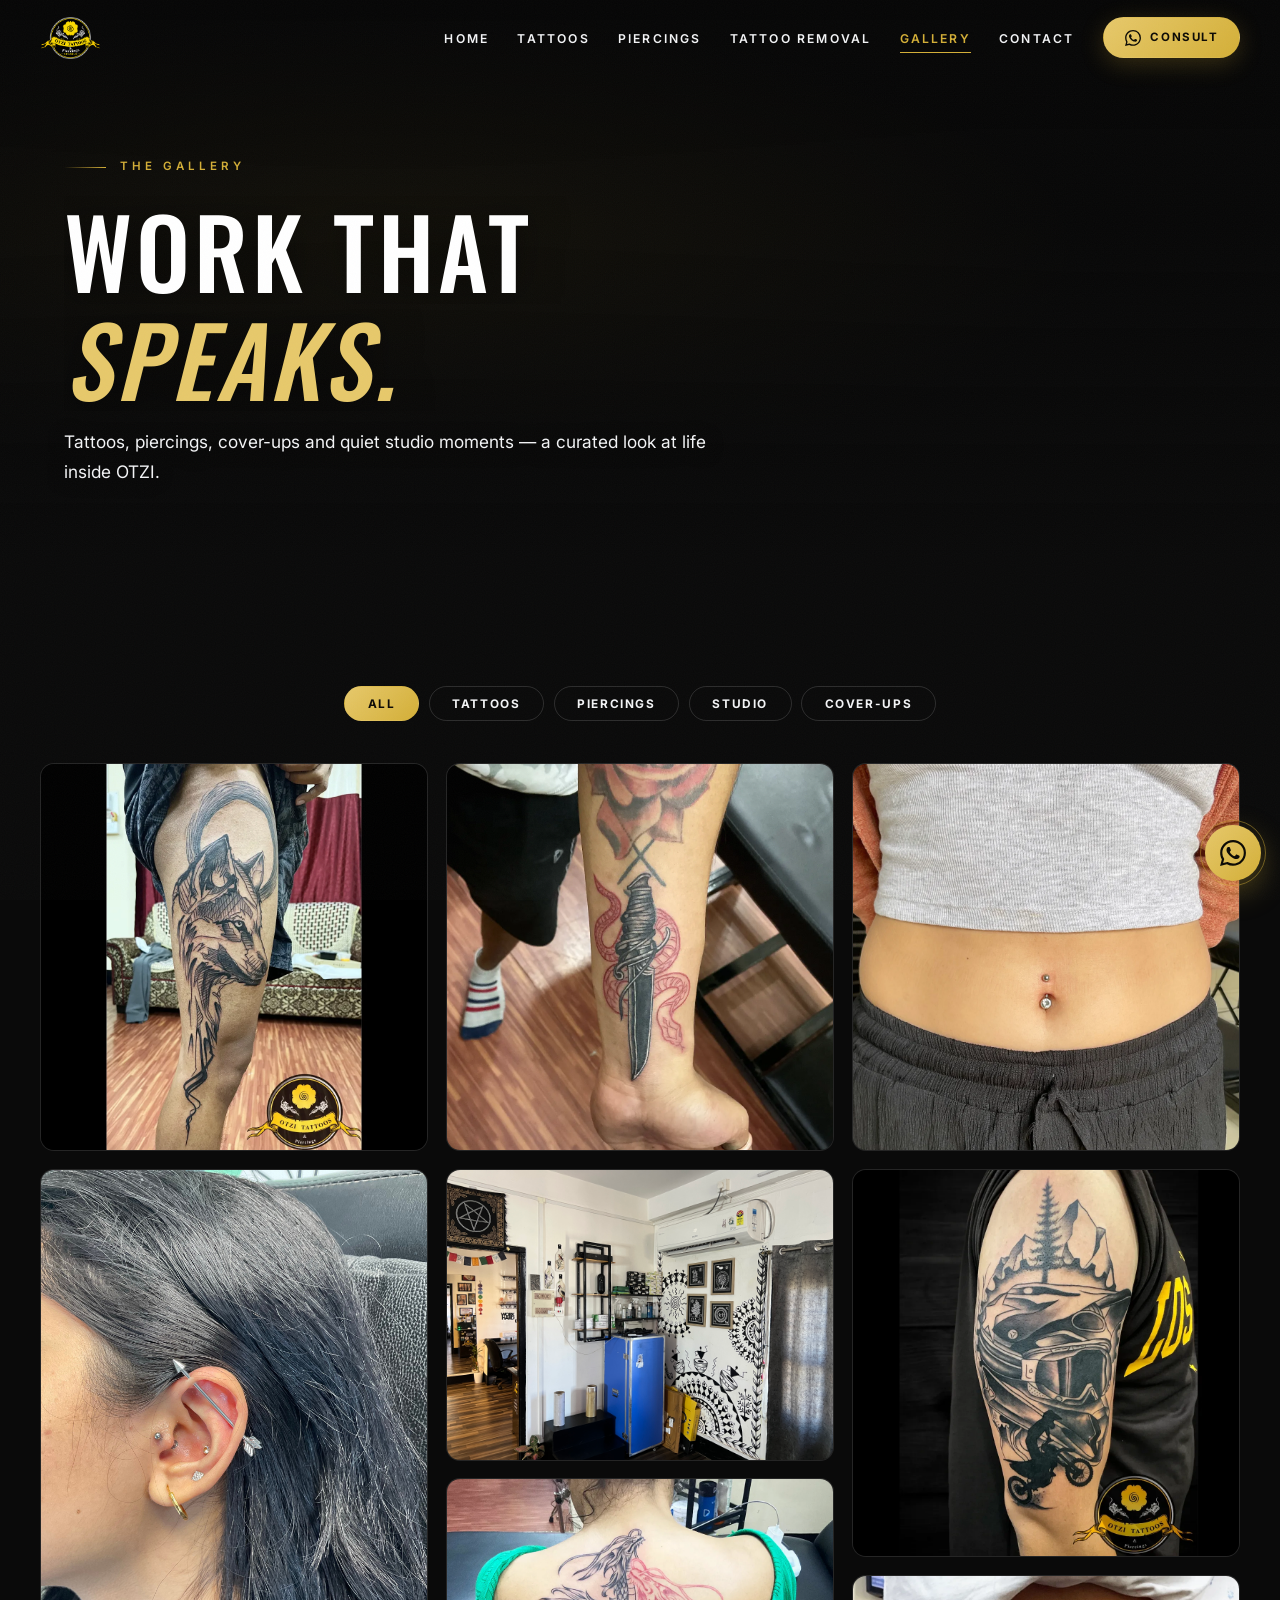
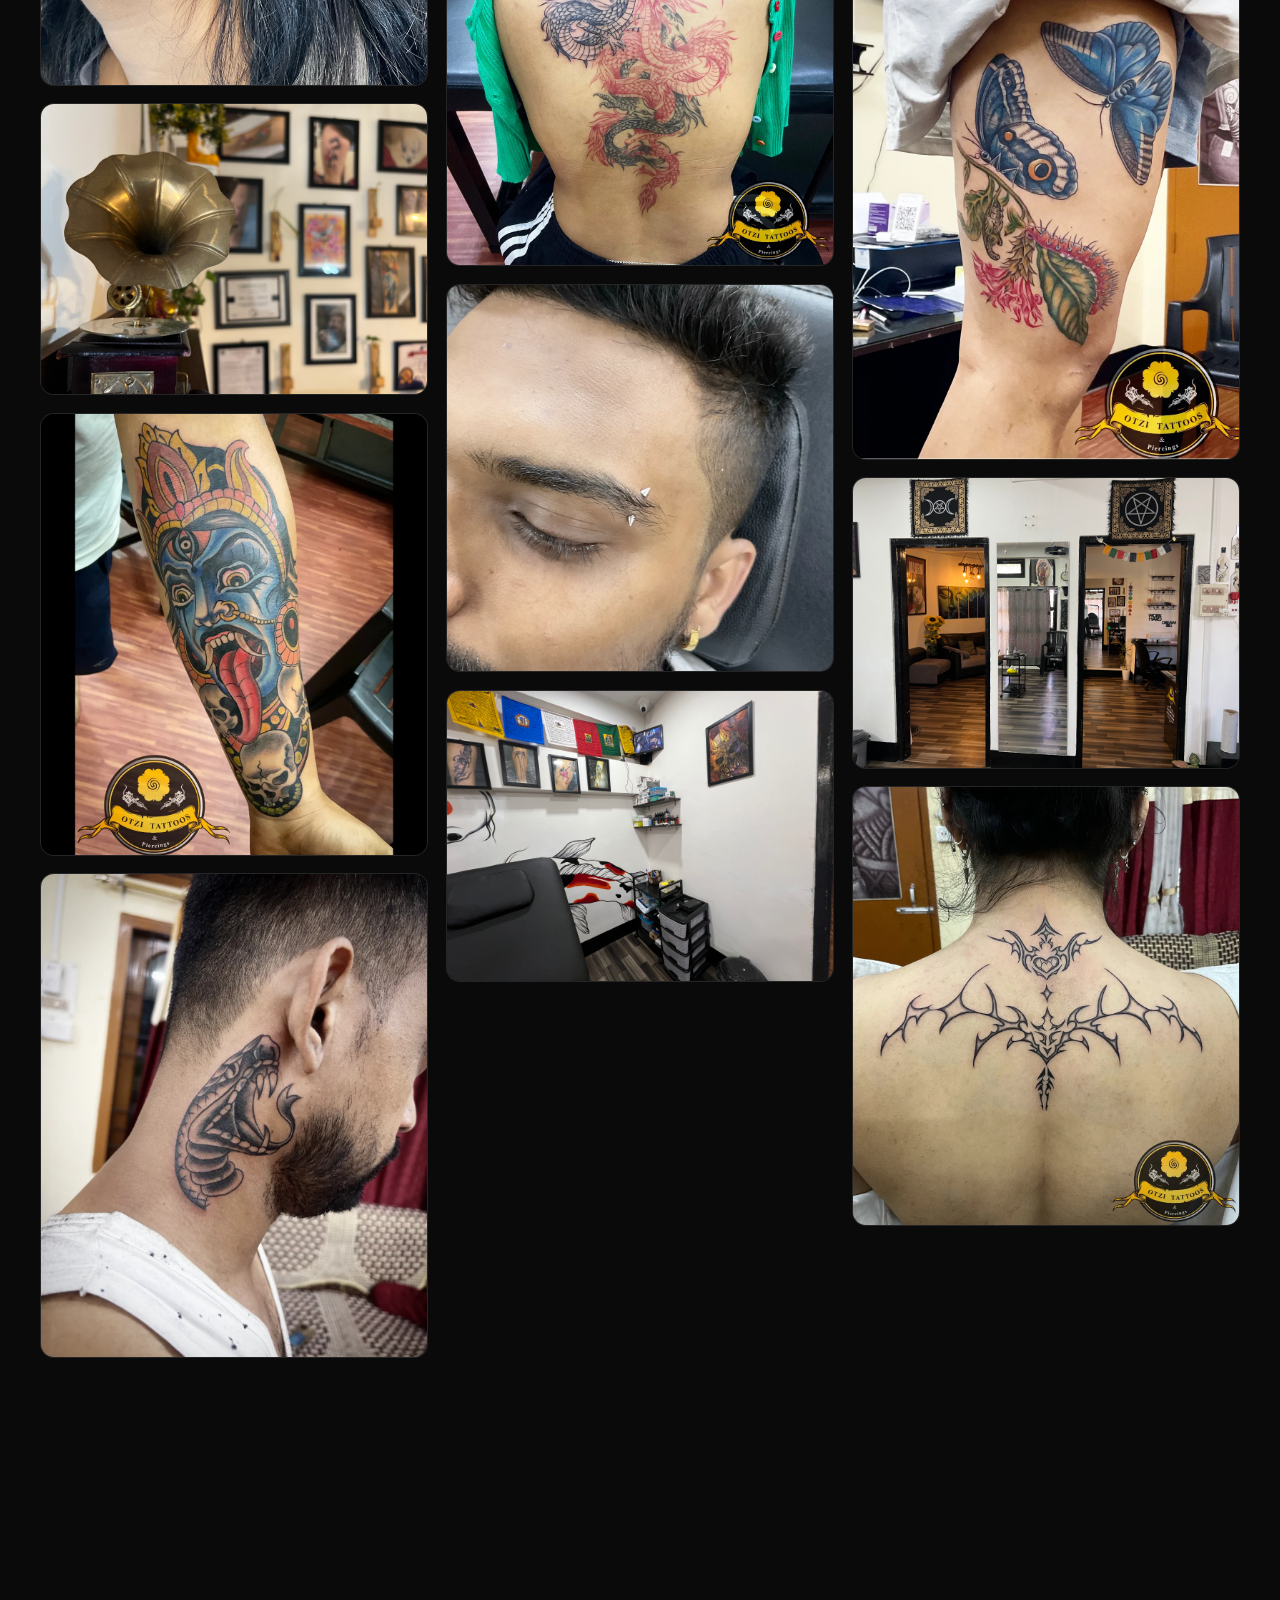
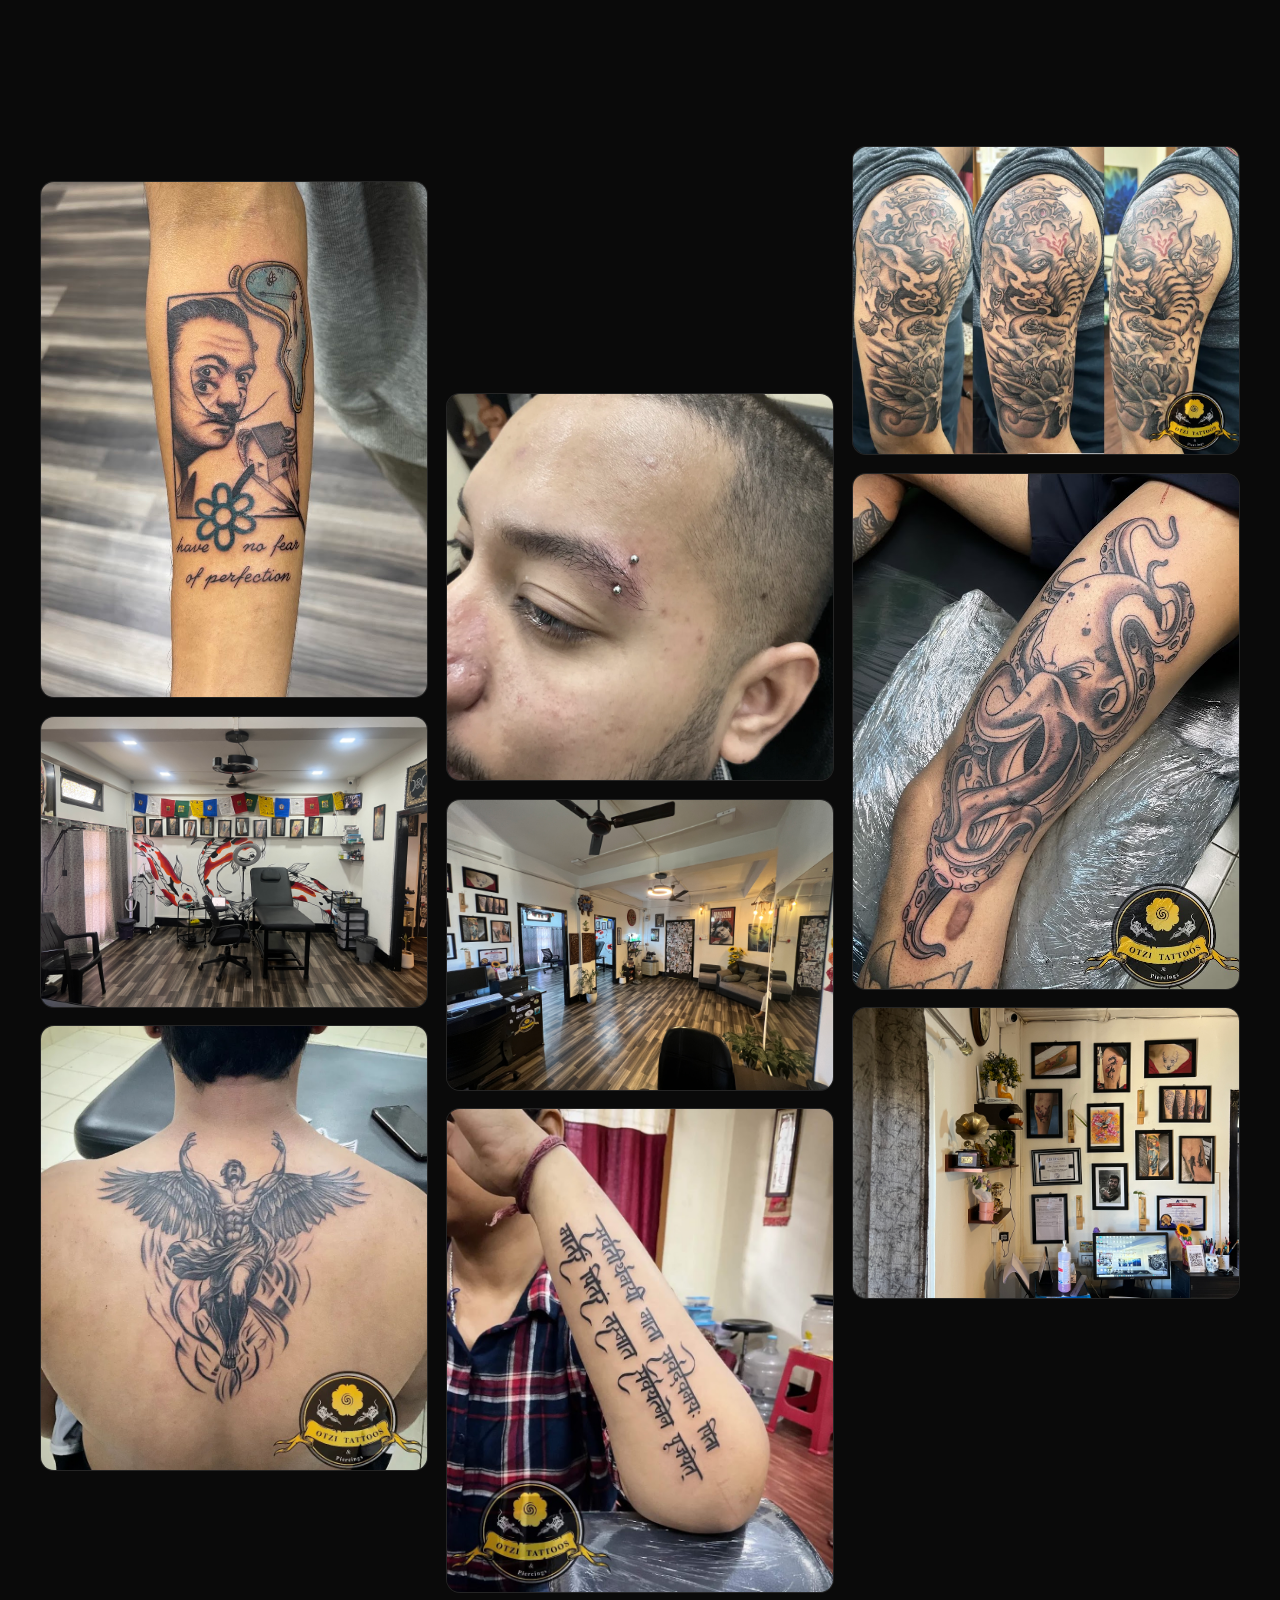
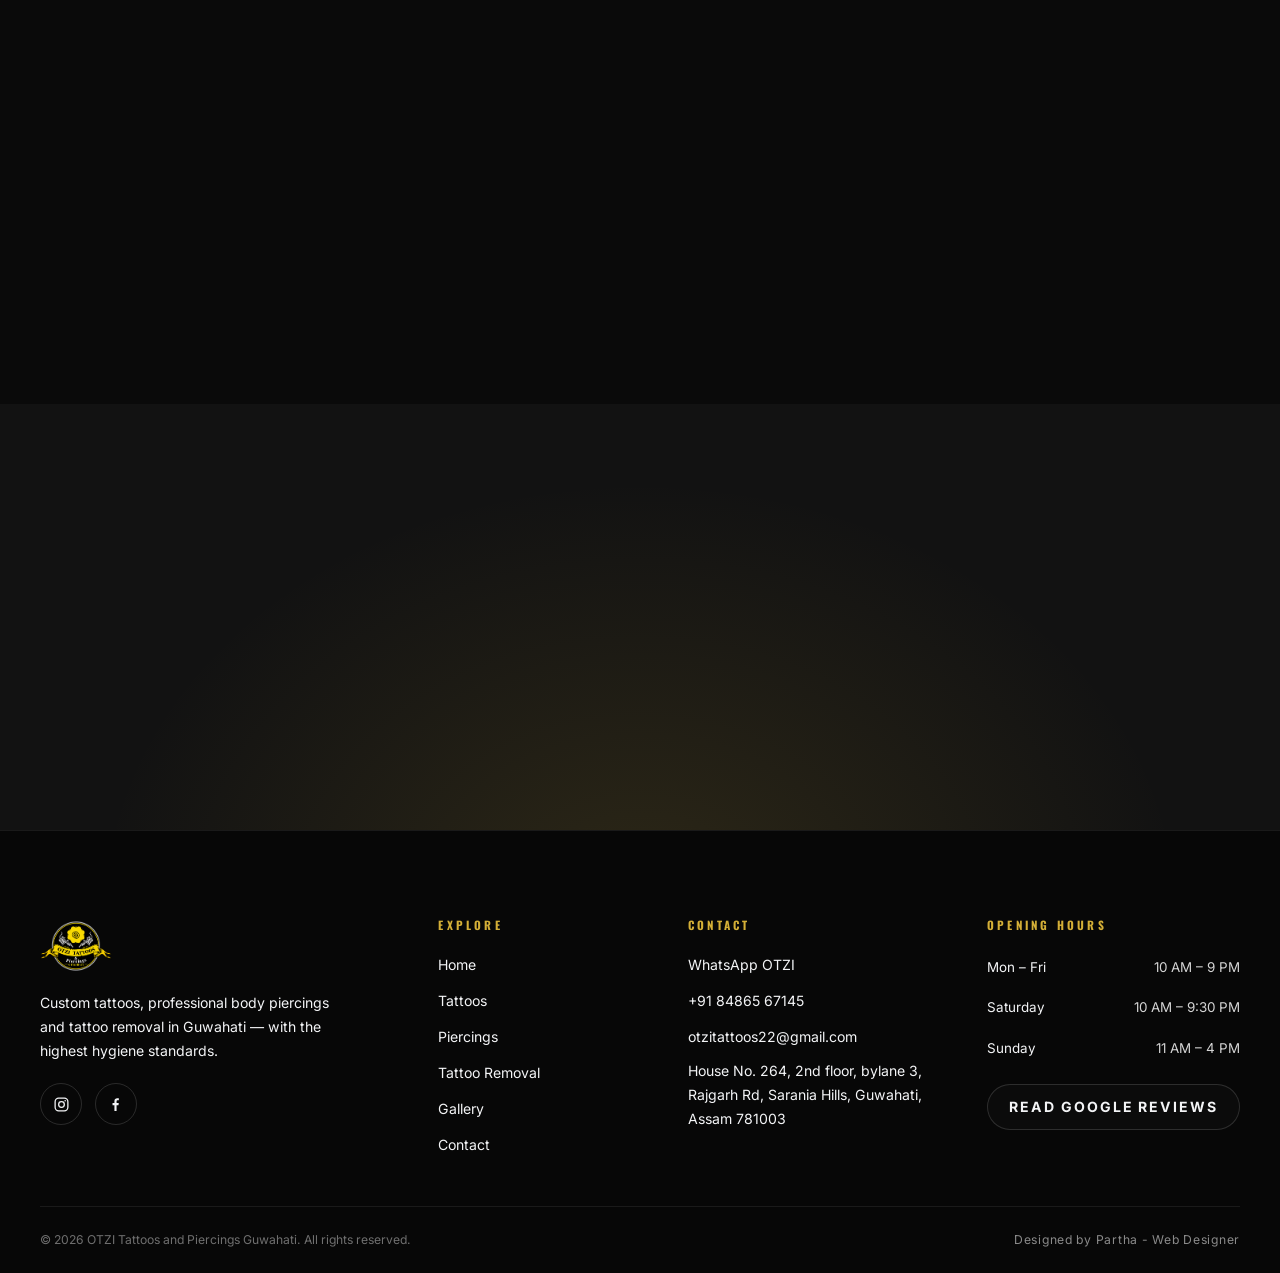
==== gallery.html @ 778525e4 "Final testing  website" ====
<!DOCTYPE html>
<html lang="en">
<head>
  <meta charset="UTF-8">
  <meta name="viewport" content="width=device-width, initial-scale=1.0">
  <title>Tattoo &amp; Piercing Gallery | OTZI Guwahati</title>
  <meta name="description" content="Explore the OTZI gallery — custom tattoos, cover-ups, professional piercings and studio moments from OTZI Tattoos and Piercings Guwahati.">
  <link rel="canonical" href="./gallery.html">
  <meta property="og:type" content="website">
  <meta property="og:title" content="Tattoo &amp; Piercing Gallery | OTZI Guwahati">
  <meta property="og:description" content="A curated look at tattoos, piercings, cover-ups and the OTZI studio.">
  <meta property="og:image" content="assets/tattoos/tattoo-05.webp">
  <link rel="icon" type="image/svg+xml" href="assets/logo/favicon.svg">
  <link rel="icon" type="image/png" href="assets/logo/logo.png">
  <link rel="preconnect" href="https://fonts.googleapis.com">
  <link rel="preconnect" href="https://fonts.gstatic.com" crossorigin>
  <link href="https://fonts.googleapis.com/css2?family=Oswald:wght@400;500;600;700&family=Inter:wght@300;400;500;600;700;800&display=swap" rel="stylesheet">
  <link rel="stylesheet" href="css/style.css">
</head>
<body>
  <a class="skip-link" href="#main">Skip to content</a>

  <header class="site-header" id="site-header">
    <div class="container header-inner">
      <a href="index.html" class="brand" data-testid="logo-link" aria-label="OTZI Tattoos and Piercings Guwahati — Home">
        <img src="assets/logo/logo.png" alt="OTZI Tattoos and Piercings Guwahati logo" class="brand-logo" width="300" height="120">
      </a>
      <nav class="main-nav" aria-label="Primary navigation">
        <ul>
          <li><a class="nav-link" data-nav="index.html" href="index.html" data-testid="nav-home">Home</a></li>
          <li><a class="nav-link" data-nav="tattoos.html" href="tattoos.html" data-testid="nav-tattoos">Tattoos</a></li>
          <li><a class="nav-link" data-nav="piercings.html" href="piercings.html" data-testid="nav-piercings">Piercings</a></li>
          <li><a class="nav-link" data-nav="tattoo-removal.html" href="tattoo-removal.html" data-testid="nav-removal">Tattoo Removal</a></li>
          <li><a class="nav-link" data-nav="gallery.html" href="gallery.html" data-testid="nav-gallery">Gallery</a></li>
          <li><a class="nav-link" data-nav="contact.html" href="contact.html" data-testid="nav-contact">Contact</a></li>
          <li><a class="btn btn-gold btn-sm" data-magnetic data-testid="nav-whatsapp" href="https://wa.me/918486567145?text=Hi%20OTZI%2C%20I%20want%20to%20consult%20about%20a%20tattoo%20or%20piercing." target="_blank" rel="noopener noreferrer"><svg viewBox="0 0 24 24" fill="currentColor" aria-hidden="true"><path d="M17.472 14.382c-.297-.149-1.758-.867-2.03-.967-.273-.099-.471-.148-.67.15-.197.297-.767.966-.94 1.164-.173.199-.347.223-.644.075-.297-.15-1.255-.463-2.39-1.475-.883-.788-1.48-1.761-1.653-2.059-.173-.297-.018-.458.13-.606.134-.133.298-.347.446-.52.149-.174.198-.298.298-.497.099-.198.05-.371-.025-.52-.075-.149-.669-1.612-.916-2.207-.242-.579-.487-.5-.669-.51-.173-.008-.371-.01-.57-.01-.198 0-.52.074-.792.372-.272.297-1.04 1.016-1.04 2.479 0 1.462 1.065 2.875 1.213 3.074.149.198 2.096 3.2 5.077 4.487.709.306 1.262.489 1.694.625.712.227 1.36.195 1.871.118.571-.085 1.758-.719 2.006-1.413.248-.694.248-1.289.173-1.413-.074-.124-.272-.198-.57-.347m-5.421 7.403h-.004a9.87 9.87 0 01-5.031-1.378l-.361-.214-3.741.982.998-3.648-.235-.374a9.86 9.86 0 01-1.51-5.26c.001-5.45 4.436-9.884 9.888-9.884 2.64 0 5.122 1.03 6.988 2.898a9.825 9.825 0 012.893 6.994c-.003 5.45-4.437 9.884-9.885 9.884m8.413-18.297A11.815 11.815 0 0012.05 0C5.495 0 .16 5.335.157 11.892c0 2.096.547 4.142 1.588 5.945L.057 24l6.305-1.654a11.882 11.882 0 005.683 1.448h.005c6.554 0 11.89-5.335 11.893-11.893a11.821 11.821 0 00-3.48-8.413Z"/></svg>Consult</a></li>
        </ul>
      </nav>
      <button class="menu-toggle" data-testid="menu-toggle" aria-label="Open menu" aria-expanded="false" aria-controls="mobile-menu"><span></span><span></span><span></span></button>
    </div>
  </header>

  <div class="mobile-menu" id="mobile-menu">
    <nav aria-label="Mobile navigation">
      <ul>
        <li><a class="m-link" data-nav="index.html" href="index.html" style="transition-delay:.06s">Home</a></li>
        <li><a class="m-link" data-nav="tattoos.html" href="tattoos.html" style="transition-delay:.11s">Tattoos</a></li>
        <li><a class="m-link" data-nav="piercings.html" href="piercings.html" style="transition-delay:.16s">Piercings</a></li>
        <li><a class="m-link" data-nav="tattoo-removal.html" href="tattoo-removal.html" style="transition-delay:.21s">Tattoo Removal</a></li>
        <li><a class="m-link" data-nav="gallery.html" href="gallery.html" style="transition-delay:.26s">Gallery</a></li>
        <li><a class="m-link" data-nav="contact.html" href="contact.html" style="transition-delay:.31s">Contact</a></li>
      </ul>
    </nav>
    <div class="m-cta">
      <a class="btn btn-gold" data-testid="mobile-whatsapp" href="https://wa.me/918486567145?text=Hi%20OTZI%2C%20I%20want%20to%20consult%20about%20a%20tattoo%20or%20piercing." target="_blank" rel="noopener noreferrer">Consult on WhatsApp</a>
    </div>
    <div class="m-socials socials">
      <a href="https://www.instagram.com/otzi_tattoos22?utm_source=ig_web_button_share_sheet&stkn=ZDNlZDc0MzIxNw==" target="_blank" rel="noopener noreferrer" aria-label="OTZI on Instagram" data-testid="mobile-instagram"><svg viewBox="0 0 24 24" fill="none" stroke="currentColor" stroke-width="1.8" aria-hidden="true"><rect x="3" y="3" width="18" height="18" rx="5"/><circle cx="12" cy="12" r="4"/><circle cx="17.2" cy="6.8" r="1.1" fill="currentColor" stroke="none"/></svg></a>
      <a href="https://www.facebook.com/share/1dkEFU6U72/" target="_blank" rel="noopener noreferrer" aria-label="OTZI on Facebook" data-testid="mobile-facebook"><svg viewBox="0 0 24 24" fill="currentColor" aria-hidden="true"><path d="M13.5 21v-8h2.7l.4-3.2h-3.1V7.7c0-.9.3-1.6 1.7-1.6h1.5V3.2c-.3 0-1.2-.1-2.3-.1-2.3 0-3.9 1.4-3.9 4v2.7H7.8V13h2.7v8h3z"/></svg></a>
    </div>
  </div>

  <main id="main">
    <!-- PAGE HERO -->
    <section class="page-hero hero" aria-label="OTZI gallery">
      <div class="hero-bg"><picture><source media="(min-width: 768px)" srcset="assets/studio/hero-desktop.jpg"><img src="assets/studio/hero-mobile.jpg" alt="Inside the OTZI studio in Guwahati" fetchpriority="high"></picture></div>
      <div class="hero-veil"></div>
      <div class="container hero-inner">
        <p class="eyebrow fade-item" style="--d:.1s">The Gallery</p>
        <h1>
          <span class="line"><span>WORK THAT</span></span>
          <span class="line"><span class="gold-i">SPEAKS.</span></span>
        </h1>
        <p class="lead fade-item" style="--d:.35s">Tattoos, piercings, cover-ups and quiet studio moments — a curated look at life inside OTZI.</p>
      </div>
    </section>

    <!-- GALLERY -->
    <section class="section" aria-labelledby="gallery-title">
      <div class="container">
        <h2 id="gallery-title" class="sr-heading" style="position:absolute;left:-9999px">Photo gallery</h2>
        <div class="filters reveal" role="group" aria-label="Filter gallery by category">
          <button class="filter-btn active" data-filter="all" aria-pressed="true" data-testid="filter-all">All</button>
          <button class="filter-btn" data-filter="tattoos" aria-pressed="false" data-testid="filter-tattoos">Tattoos</button>
          <button class="filter-btn" data-filter="piercings" aria-pressed="false" data-testid="filter-piercings">Piercings</button>
          <button class="filter-btn" data-filter="studio" aria-pressed="false" data-testid="filter-studio">Studio</button>
          <button class="filter-btn" data-filter="coverups" aria-pressed="false" data-testid="filter-coverups">Cover-ups</button>
        </div>
        <div class="masonry" id="gallery-grid">
          <figure class="m-item reveal-scale" data-category="tattoos" style="--d:.02s"><img src="assets/tattoos/tattoo-01.webp" alt="Custom tattoo by OTZI" loading="lazy" data-cap="Tattoos — OTZI Studio"><figcaption class="m-cap">Tattoos</figcaption></figure>
          <figure class="m-item reveal-scale" data-category="piercings" style="--d:.04s"><img src="assets/piercings/piercings-01.jpg" alt="Piercing work by OTZI" loading="lazy" data-cap="Piercings — OTZI Studio"><figcaption class="m-cap">Piercings</figcaption></figure>
          <figure class="m-item reveal-scale" data-category="studio" style="--d:.06s"><img src="assets/studio/interior-01.jpg" alt="OTZI studio interior" loading="lazy" data-cap="Studio — Interior"><figcaption class="m-cap">Studio</figcaption></figure>
          <figure class="m-item reveal-scale" data-category="tattoos" style="--d:.08s"><img src="assets/tattoos/tattoo-02.webp" alt="Tattoo artwork by OTZI" loading="lazy" data-cap="Tattoos — OTZI Studio"><figcaption class="m-cap">Tattoos</figcaption></figure>
          <figure class="m-item reveal-scale" data-category="coverups" style="--d:.1s"><img src="assets/tattoos/cover-up-01.webp" alt="Cover-up tattoo by OTZI" loading="lazy" data-cap="Cover-ups — OTZI Studio"><figcaption class="m-cap">Cover-ups</figcaption></figure>
          <figure class="m-item reveal-scale" data-category="piercings" style="--d:.12s"><img src="assets/piercings/piercings-03.webp" alt="Piercing detail by OTZI" loading="lazy" data-cap="Piercings — OTZI Studio"><figcaption class="m-cap">Piercings</figcaption></figure>
          <figure class="m-item reveal-scale" data-category="tattoos" style="--d:.14s"><img src="assets/tattoos/tattoo-03.jpg" alt="Tattoo work by OTZI Guwahati" loading="lazy" data-cap="Tattoos — OTZI Studio"><figcaption class="m-cap">Tattoos</figcaption></figure>
          <figure class="m-item reveal-scale" data-category="studio" style="--d:.16s"><img src="assets/studio/tattoo-area.jpg" alt="Tattoo area at OTZI" loading="lazy" data-cap="Studio — Tattoo Area"><figcaption class="m-cap">Studio</figcaption></figure>
          <figure class="m-item reveal-scale" data-category="tattoos" style="--d:.18s"><img src="assets/tattoos/tattoo-04.jpg" alt="Detailed tattoo by OTZI" loading="lazy" data-cap="Tattoos — OTZI Studio"><figcaption class="m-cap">Tattoos</figcaption></figure>
          <figure class="m-item reveal-scale" data-category="piercings" style="--d:.2s"><img src="assets/piercings/piercings-04.webp" alt="Piercing result by OTZI" loading="lazy" data-cap="Piercings — OTZI Studio"><figcaption class="m-cap">Piercings</figcaption></figure>
          <figure class="m-item reveal-scale" data-category="coverups" style="--d:.22s"><img src="assets/tattoos/cover-up-02.webp" alt="Cover-up transformation by OTZI" loading="lazy" data-cap="Cover-ups — OTZI Studio"><figcaption class="m-cap">Cover-ups</figcaption></figure>
          <figure class="m-item reveal-scale" data-category="studio" style="--d:.24s"><img src="assets/studio/hygiene.jpg" alt="Hygiene at OTZI studio" loading="lazy" data-cap="Studio — Hygiene"><figcaption class="m-cap">Studio</figcaption></figure>
          <figure class="m-item reveal-scale" data-category="tattoos" style="--d:.26s"><img src="assets/tattoos/tattoo-05.webp" alt="Tattoo piece by OTZI" loading="lazy" data-cap="Tattoos — OTZI Studio"><figcaption class="m-cap">Tattoos</figcaption></figure>
          <figure class="m-item reveal-scale" data-category="piercings" style="--d:.28s"><img src="assets/piercings/piercings-05.webp" alt="Body piercing by OTZI" loading="lazy" data-cap="Piercings — OTZI Studio"><figcaption class="m-cap">Piercings</figcaption></figure>
          <figure class="m-item reveal-scale" data-category="studio" style="--d:.3s"><img src="assets/studio/equipment.jpg" alt="Professional equipment at OTZI" loading="lazy" data-cap="Studio — Equipment"><figcaption class="m-cap">Studio</figcaption></figure>
          <figure class="m-item reveal-scale" data-category="tattoos" style="--d:.32s"><img src="assets/tattoos/tattoo-06.jpg" alt="Custom tattoo by OTZI Guwahati" loading="lazy" data-cap="Tattoos — OTZI Studio"><figcaption class="m-cap">Tattoos</figcaption></figure>
          <figure class="m-item reveal-scale" data-category="coverups" style="--d:.34s"><img src="assets/tattoos/cover-up-03.webp" alt="Reworked tattoo by OTZI" loading="lazy" data-cap="Cover-ups — OTZI Studio"><figcaption class="m-cap">Cover-ups</figcaption></figure>
          <figure class="m-item reveal-scale" data-category="piercings" style="--d:.36s"><img src="assets/piercings/piercings-06.webp" alt="Piercing work by OTZI Guwahati" loading="lazy" data-cap="Piercings — OTZI Studio"><figcaption class="m-cap">Piercings</figcaption></figure>
          <figure class="m-item reveal-scale" data-category="studio" style="--d:.38s"><img src="assets/studio/reception.jpg" alt="Reception at OTZI studio" loading="lazy" data-cap="Studio — Reception"><figcaption class="m-cap">Studio</figcaption></figure>
          <figure class="m-item reveal-scale" data-category="tattoos" style="--d:.4s"><img src="assets/tattoos/tattoo-07.jpg" alt="Tattoo art by OTZI" loading="lazy" data-cap="Tattoos — OTZI Studio"><figcaption class="m-cap">Tattoos</figcaption></figure>
          <figure class="m-item reveal-scale" data-category="piercings" style="--d:.42s"><img src="assets/piercings/piercings-07.webp" alt="Piercing detail at OTZI" loading="lazy" data-cap="Piercings — OTZI Studio"><figcaption class="m-cap">Piercings</figcaption></figure>
          <figure class="m-item reveal-scale" data-category="coverups" style="--d:.44s"><img src="assets/tattoos/cover-up-04.webp" alt="Cover-up result by OTZI" loading="lazy" data-cap="Cover-ups — OTZI Studio"><figcaption class="m-cap">Cover-ups</figcaption></figure>
          <figure class="m-item reveal-scale" data-category="tattoos" style="--d:.46s"><img src="assets/tattoos/tattoo-08.webp" alt="Tattoo artwork at OTZI" loading="lazy" data-cap="Tattoos — OTZI Studio"><figcaption class="m-cap">Tattoos</figcaption></figure>
          <figure class="m-item reveal-scale" data-category="studio" style="--d:.48s"><img src="assets/studio/interior-05.jpg" alt="OTZI studio ambience" loading="lazy" data-cap="Studio — Interior"><figcaption class="m-cap">Studio</figcaption></figure>
          <figure class="m-item reveal-scale" data-category="tattoos" style="--d:.5s"><img src="assets/tattoos/tattoo-09.webp" alt="Tattoo by OTZI Guwahati" loading="lazy" data-cap="Tattoos — OTZI Studio"><figcaption class="m-cap">Tattoos</figcaption></figure>
          <figure class="m-item reveal-scale" data-category="piercings" style="--d:.52s"><img src="assets/piercings/piercings-08.webp" alt="Piercing by OTZI Guwahati" loading="lazy" data-cap="Piercings — OTZI Studio"><figcaption class="m-cap">Piercings</figcaption></figure>
          <figure class="m-item reveal-scale" data-category="coverups" style="--d:.54s"><img src="assets/tattoos/cover-up-05.webp" alt="Cover-up detail by OTZI" loading="lazy" data-cap="Cover-ups — OTZI Studio"><figcaption class="m-cap">Cover-ups</figcaption></figure>
          <figure class="m-item reveal-scale" data-category="tattoos" style="--d:.56s"><img src="assets/tattoos/tattoo-10.jpg" alt="Finished tattoo by OTZI" loading="lazy" data-cap="Tattoos — OTZI Studio"><figcaption class="m-cap">Tattoos</figcaption></figure>
          <figure class="m-item reveal-scale" data-category="studio" style="--d:.58s"><img src="assets/studio/interior-06.jpg" alt="OTZI studio space" loading="lazy" data-cap="Studio — Interior"><figcaption class="m-cap">Studio</figcaption></figure>
          <figure class="m-item reveal-scale" data-category="studio" style="--d:.6s"><img src="assets/tattoos/removal-machine-01.jpg" alt="Tattoo removal equipment at OTZI" loading="lazy" data-cap="Studio — Removal Equipment"><figcaption class="m-cap">Studio</figcaption></figure>
        </div>
      </div>
    </section>

    <!-- CTA -->
    <section class="cta-band section-alt" aria-labelledby="cta-title">
      <div class="container">
        <p class="eyebrow centered reveal">Inspired?</p>
        <h2 id="cta-title" class="reveal" style="--d:.1s">Let's create <span class="gold-i">yours.</span></h2>
        <div class="hero-ctas reveal" style="--d:.3s">
          <a class="btn btn-gold" data-magnetic data-testid="gallery-final-cta" href="https://wa.me/918486567145?text=Hi%20OTZI%2C%20I%20want%20to%20consult%20about%20a%20tattoo%20or%20piercing." target="_blank" rel="noopener noreferrer">Consult on WhatsApp</a>
        </div>
      </div>
    </section>
  </main>

  <footer class="site-footer">
    <div class="container footer-grid">
      <div class="footer-brand">
        <img src="assets/logo/logo.png" alt="OTZI Tattoos and Piercings Guwahati logo" class="footer-logo" width="300" height="120" loading="lazy">
        <p>Custom tattoos, professional body piercings and tattoo removal in Guwahati — with the highest hygiene standards.</p>
        <div class="socials">
          <a href="https://www.instagram.com/otzi_tattoos22?utm_source=ig_web_button_share_sheet&stkn=ZDNlZDc0MzIxNw==" target="_blank" rel="noopener noreferrer" aria-label="OTZI on Instagram" data-testid="footer-instagram"><svg viewBox="0 0 24 24" fill="none" stroke="currentColor" stroke-width="1.8" aria-hidden="true"><rect x="3" y="3" width="18" height="18" rx="5"/><circle cx="12" cy="12" r="4"/><circle cx="17.2" cy="6.8" r="1.1" fill="currentColor" stroke="none"/></svg></a>
          <a href="https://www.facebook.com/share/1dkEFU6U72/" target="_blank" rel="noopener noreferrer" aria-label="OTZI on Facebook" data-testid="footer-facebook"><svg viewBox="0 0 24 24" fill="currentColor" aria-hidden="true"><path d="M13.5 21v-8h2.7l.4-3.2h-3.1V7.7c0-.9.3-1.6 1.7-1.6h1.5V3.2c-.3 0-1.2-.1-2.3-.1-2.3 0-3.9 1.4-3.9 4v2.7H7.8V13h2.7v8h3z"/></svg></a>
        </div>
      </div>
      <div class="footer-col">
        <h3 class="footer-h">Explore</h3>
        <ul>
          <li><a href="index.html" data-testid="footer-home">Home</a></li>
          <li><a href="tattoos.html" data-testid="footer-tattoos">Tattoos</a></li>
          <li><a href="piercings.html" data-testid="footer-piercings">Piercings</a></li>
          <li><a href="tattoo-removal.html" data-testid="footer-removal">Tattoo Removal</a></li>
          <li><a href="gallery.html" data-testid="footer-gallery">Gallery</a></li>
          <li><a href="contact.html" data-testid="footer-contact">Contact</a></li>
        </ul>
      </div>
      <div class="footer-col">
        <h3 class="footer-h">Contact</h3>
        <ul>
          <li><a href="https://wa.me/918486567145?text=Hi%20OTZI%2C%20I%20want%20to%20consult%20about%20a%20tattoo%20or%20piercing." target="_blank" rel="noopener noreferrer" data-testid="footer-whatsapp">WhatsApp OTZI</a></li>
          <li><a href="tel:+918486567145" data-testid="footer-phone">+91 84865 67145</a></li>
          <li><a href="mailto:otzitattoos22@gmail.com" data-testid="footer-email">otzitattoos22@gmail.com</a></li>
          <li><p>House No. 264, 2nd floor, bylane 3, Rajgarh Rd, Sarania Hills, Guwahati, Assam 781003</p></li>
        </ul>
      </div>
      <div class="footer-col">
        <h3 class="footer-h">Opening Hours</h3>
        <ul class="footer-hours">
          <li><span>Mon – Fri</span><span>10 AM – 9 PM</span></li>
          <li><span>Saturday</span><span>10 AM – 9:30 PM</span></li>
          <li><span>Sunday</span><span>11 AM – 4 PM</span></li>
        </ul>
        <div style="margin-top:1.2rem">
          <a class="btn btn-outline btn-sm" href="https://maps.app.goo.gl/goTLdsNbNupBTDGr5" target="_blank" rel="noopener noreferrer" data-testid="footer-reviews">Read Google Reviews</a>
        </div>
      </div>
    </div>
    <div class="footer-bottom container">
      <span>© 2026 OTZI Tattoos and Piercings Guwahati. All rights reserved.</span>
      <span class="credit">Designed by Partha - Web Designer</span>
    </div>
  </footer>

  <a class="wa-float" href="https://wa.me/918486567145?text=Hi%20OTZI%2C%20I%20want%20to%20consult%20about%20a%20tattoo%20or%20piercing." target="_blank" rel="noopener noreferrer" aria-label="Chat with OTZI on WhatsApp" data-testid="wa-float">
    <svg viewBox="0 0 24 24" fill="currentColor" aria-hidden="true"><path d="M17.472 14.382c-.297-.149-1.758-.867-2.03-.967-.273-.099-.471-.148-.67.15-.197.297-.767.966-.94 1.164-.173.199-.347.223-.644.075-.297-.15-1.255-.463-2.39-1.475-.883-.788-1.48-1.761-1.653-2.059-.173-.297-.018-.458.13-.606.134-.133.298-.347.446-.52.149-.174.198-.298.298-.497.099-.198.05-.371-.025-.52-.075-.149-.669-1.612-.916-2.207-.242-.579-.487-.5-.669-.51-.173-.008-.371-.01-.57-.01-.198 0-.52.074-.792.372-.272.297-1.04 1.016-1.04 2.479 0 1.462 1.065 2.875 1.213 3.074.149.198 2.096 3.2 5.077 4.487.709.306 1.262.489 1.694.625.712.227 1.36.195 1.871.118.571-.085 1.758-.719 2.006-1.413.248-.694.248-1.289.173-1.413-.074-.124-.272-.198-.57-.347m-5.421 7.403h-.004a9.87 9.87 0 01-5.031-1.378l-.361-.214-3.741.982.998-3.648-.235-.374a9.86 9.86 0 01-1.51-5.26c.001-5.45 4.436-9.884 9.888-9.884 2.64 0 5.122 1.03 6.988 2.898a9.825 9.825 0 012.893 6.994c-.003 5.45-4.437 9.884-9.885 9.884m8.413-18.297A11.815 11.815 0 0012.05 0C5.495 0 .16 5.335.157 11.892c0 2.096.547 4.142 1.588 5.945L.057 24l6.305-1.654a11.882 11.882 0 005.683 1.448h.005c6.554 0 11.89-5.335 11.893-11.893a11.821 11.821 0 00-3.48-8.413Z"/></svg>
  </a>

  <div class="lightbox" id="lightbox" role="dialog" aria-modal="true" aria-label="Image viewer">
    <span class="lb-count" aria-live="polite"></span>
    <button class="lb-btn lb-close" aria-label="Close image viewer" data-testid="lightbox-close"><svg viewBox="0 0 24 24" fill="none" stroke="currentColor" stroke-width="2" aria-hidden="true"><path d="M6 6l12 12M18 6L6 18"/></svg></button>
    <button class="lb-btn lb-prev" aria-label="Previous image" data-testid="lightbox-prev"><svg viewBox="0 0 24 24" fill="none" stroke="currentColor" stroke-width="2" aria-hidden="true"><path d="M15 5l-7 7 7 7"/></svg></button>
    <figure>
      <img src="" alt="">
      <figcaption></figcaption>
    </figure>
    <button class="lb-btn lb-next" aria-label="Next image" data-testid="lightbox-next"><svg viewBox="0 0 24 24" fill="none" stroke="currentColor" stroke-width="2" aria-hidden="true"><path d="M9 5l7 7-7 7"/></svg></button>
  </div>

  <script src="https://unpkg.com/lenis@1/dist/lenis.min.js" defer></script>
  <script src="js/main.js" defer></script>
</body>
</html>
---- css/style.css ----
/* ============================================================
   OTZI Tattoos & Piercings Guwahati — Premium Dark Minimal
   ============================================================ */
:root {
  --bg: #0a0a0a;
  --bg-2: #121212;
  --card: #121212;
  --card-2: #161616;
  --gold: #d4af37;
  --gold-light: #e7c96b;
  --text: #ffffff;
  --muted: #f3f4f6;
  --border: rgba(255, 255, 255, 0.08);
  --border-strong: rgba(255, 255, 255, 0.14);
  --gold-border: rgba(212, 175, 55, 0.45);
  --serif: "Oswald", "Arial Narrow", sans-serif;
  --sans: "Inter", "Segoe UI", sans-serif;
  --ease: cubic-bezier(0.16, 1, 0.3, 1);
  --container: 1200px;
  --header-h: 76px;
}

* { margin: 0; padding: 0; box-sizing: border-box; }

html {
  scroll-behavior: smooth;
  -webkit-text-size-adjust: 100%;
}

body {
  background: var(--bg);
  color: var(--text);
  font-family: var(--sans);
  font-size: 1rem;
  line-height: 1.7;
  overflow-x: hidden;
  -webkit-font-smoothing: antialiased;
}

img, video { max-width: 100%; display: block; }
img { height: auto; }
a { color: inherit; text-decoration: none; }
ul { list-style: none; }
button { font-family: inherit; cursor: pointer; }

::selection { background: var(--gold); color: #0a0a0a; }

body::before {
  content: "";
  position: fixed;
  inset: 0;
  pointer-events: none;
  z-index: 2000;
  opacity: 0.05;
  background-image: url("data:image/svg+xml,%3Csvg xmlns='http://www.w3.org/2000/svg' width='120' height='120'%3E%3Cfilter id='n'%3E%3CfeTurbulence type='fractalNoise' baseFrequency='0.9' numOctaves='2'/%3E%3C/filter%3E%3Crect width='120' height='120' filter='url(%23n)' opacity='0.6'/%3E%3C/svg%3E");
}

:focus-visible {
  outline: 2px solid var(--gold);
  outline-offset: 3px;
  border-radius: 2px;
}

.container {
  width: min(var(--container), 100% - 2.5rem);
  margin-inline: auto;
}

.skip-link {
  position: absolute;
  left: -999px;
  top: 0;
  background: var(--gold);
  color: #0a0a0a;
  padding: 0.6rem 1.2rem;
  z-index: 3000;
  font-weight: 700;
}
.skip-link:focus { left: 0.6rem; top: 0.6rem; }

/* ---------- Typography ---------- */
h1, h2, h3, .serif { font-family: var(--serif); font-weight: 400; line-height: 1.12; }
h1 { font-size: clamp(2.6rem, 8.5vw, 6rem); letter-spacing: 0.02em; }
h2 { font-size: clamp(2rem, 5.4vw, 3.6rem); letter-spacing: 0.015em; }
h3 { font-size: clamp(1.25rem, 2.6vw, 1.7rem); }

.eyebrow {
  display: inline-flex;
  align-items: center;
  gap: 0.9rem;
  font-size: 0.72rem;
  letter-spacing: 0.34em;
  text-transform: uppercase;
  color: var(--gold);
  font-weight: 600;
}
.eyebrow::before {
  content: "";
  width: 42px;
  height: 1px;
  background: linear-gradient(90deg, transparent, var(--gold));
}
.eyebrow.centered::after {
  content: "";
  width: 42px;
  height: 1px;
  background: linear-gradient(90deg, var(--gold), transparent);
}

.lead { color: var(--muted); font-size: clamp(0.95rem, 1.6vw, 1.08rem); max-width: 60ch; }
.center { text-align: center; }
.center .lead { margin-inline: auto; }
.gold { color: var(--gold); }
.gold-i { color: var(--gold-light); font-style: italic; }

/* ---------- Buttons ---------- */
.btn {
  display: inline-flex;
  align-items: center;
  justify-content: center;
  gap: 0.6rem;
  padding: 0.95rem 1.9rem;
  border-radius: 999px;
  font-size: 0.82rem;
  font-weight: 700;
  letter-spacing: 0.14em;
  text-transform: uppercase;
  border: 1px solid transparent;
  transition: transform 0.45s var(--ease), box-shadow 0.45s var(--ease),
    background-color 0.3s ease, color 0.3s ease, border-color 0.3s ease;
  will-change: transform;
  white-space: nowrap;
}
.btn svg { width: 16px; height: 16px; flex: none; }
.btn-gold {
  background: linear-gradient(135deg, var(--gold-light), var(--gold));
  color: #0c0a05;
  box-shadow: 0 6px 24px rgba(212, 175, 55, 0.22);
}
.btn-gold:hover {
  transform: translateY(-3px);
  box-shadow: 0 12px 34px rgba(212, 175, 55, 0.34);
}
.btn-outline {
  border-color: var(--border-strong);
  color: var(--text);
  background: rgba(255, 255, 255, 0.02);
}
.btn-outline:hover {
  border-color: var(--gold-border);
  color: var(--gold-light);
  transform: translateY(-3px);
}
.btn-sm { padding: 0.62rem 1.3rem; font-size: 0.72rem; }

/* ---------- Header ---------- */
.site-header {
  position: fixed;
  inset: 0 0 auto 0;
  z-index: 900;
  transition: background-color 0.45s ease, border-color 0.45s ease, box-shadow 0.45s ease;
  border-bottom: 1px solid transparent;
}
.site-header.scrolled {
  background: rgba(5, 5, 5, 0.86);
  backdrop-filter: blur(16px);
  -webkit-backdrop-filter: blur(16px);
  border-bottom-color: var(--border);
  box-shadow: 0 10px 40px rgba(0, 0, 0, 0.45);
}
.header-inner {
  display: flex;
  align-items: center;
  justify-content: space-between;
  gap: 1rem;
  height: var(--header-h);
}
.brand { display: inline-flex; align-items: center; z-index: 1001; }
.brand-logo {
  height: 46px;
  width: auto;
  transition: transform 0.5s var(--ease);
}
.brand:hover .brand-logo { transform: scale(1.04); }

.main-nav ul { display: flex; align-items: center; gap: clamp(1.1rem, 2.2vw, 2.1rem); }
.nav-link {
  position: relative;
  font-size: 0.76rem;
  font-weight: 600;
  letter-spacing: 0.18em;
  text-transform: uppercase;
  color: var(--muted);
  padding: 0.4rem 0;
  transition: color 0.3s ease;
}
.nav-link::after {
  content: "";
  position: absolute;
  left: 0;
  bottom: 0;
  width: 100%;
  height: 1px;
  background: var(--gold);
  transform: scaleX(0);
  transform-origin: right;
  transition: transform 0.45s var(--ease);
}
.nav-link:hover { color: var(--text); }
.nav-link:hover::after { transform: scaleX(1); transform-origin: left; }
.nav-link.active { color: var(--gold); }
.nav-link.active::after { transform: scaleX(1); }

.menu-toggle {
  display: none;
  flex-direction: column;
  justify-content: center;
  gap: 6px;
  width: 46px;
  height: 46px;
  background: transparent;
  border: 1px solid var(--border-strong);
  border-radius: 50%;
  align-items: center;
  z-index: 1001;
  transition: border-color 0.3s ease;
}
.menu-toggle span {
  display: block;
  width: 18px;
  height: 1.6px;
  background: var(--text);
  transition: transform 0.4s var(--ease), opacity 0.3s ease;
}
.menu-toggle:hover { border-color: var(--gold-border); }
.menu-toggle[aria-expanded="true"] span:nth-child(1) { transform: translateY(7.6px) rotate(45deg); }
.menu-toggle[aria-expanded="true"] span:nth-child(2) { opacity: 0; }
.menu-toggle[aria-expanded="true"] span:nth-child(3) { transform: translateY(-7.6px) rotate(-45deg); }

.mobile-menu {
  position: fixed;
  inset: 0;
  z-index: 950;
  background: rgba(5, 5, 5, 0.97);
  backdrop-filter: blur(10px);
  display: flex;
  flex-direction: column;
  justify-content: center;
  padding: calc(var(--header-h) + 1rem) 2rem 2.5rem;
  opacity: 0;
  visibility: hidden;
  transition: opacity 0.5s var(--ease), visibility 0.5s;
}
.mobile-menu.open { opacity: 1; visibility: visible; }
.mobile-menu nav ul { display: flex; flex-direction: column; gap: 0.35rem; }
.mobile-menu .m-link {
  display: block;
  font-family: var(--serif);
  font-size: clamp(1.9rem, 8vw, 2.7rem);
  padding: 0.45rem 0;
  color: var(--text);
  border-bottom: 1px solid var(--border);
  opacity: 0;
  transform: translateY(24px);
  transition: opacity 0.6s var(--ease), transform 0.6s var(--ease), color 0.3s ease, padding-left 0.3s ease;
}
.mobile-menu.open .m-link { opacity: 1; transform: none; }
.mobile-menu .m-link:hover, .mobile-menu .m-link.active { color: var(--gold); padding-left: 0.6rem; }
.mobile-menu .m-link.active { color: var(--gold); }
.mobile-menu .m-cta { margin-top: 1.8rem; opacity: 0; transform: translateY(20px); transition: opacity 0.6s var(--ease) 0.35s, transform 0.6s var(--ease) 0.35s; }
.mobile-menu.open .m-cta { opacity: 1; transform: none; }
.mobile-menu .m-socials { display: flex; gap: 1rem; margin-top: 1.6rem; opacity: 0; transition: opacity 0.6s ease 0.45s; }
.mobile-menu.open .m-socials { opacity: 1; }
body.menu-open { overflow: hidden; }

/* ---------- Hero ---------- */
.hero {
  position: relative;
  min-height: 100svh;
  display: flex;
  align-items: center;
  overflow: hidden;
  perspective: 1200px;
}
.hero-bg {
  position: absolute;
  inset: -6%;
  z-index: 0;
  will-change: transform;
}
.hero-bg img {
  width: 100%;
  height: 100%;
  object-fit: cover;
  object-position: center;
  transform: scale(1.05);
}
.hero-veil {
  position: absolute;
  inset: 0;
  z-index: 1;
  background:
    linear-gradient(180deg, rgba(5, 5, 5, 0.62) 0%, rgba(5, 5, 5, 0.42) 40%, var(--bg) 100%),
    radial-gradient(ellipse at 30% 45%, rgba(212, 175, 55, 0.1), transparent 55%);
}
.hero-inner {
  position: relative;
  z-index: 2;
  padding: calc(var(--header-h) + 3rem) 0 6rem;
  transform-style: preserve-3d;
}
.hero h1 { margin: 1.4rem 0 1.3rem; text-shadow: 0 4px 40px rgba(0, 0, 0, 0.6); }
.hero h1 .line { display: block; overflow: hidden; }
.hero h1 .line > span { display: inline-block; }
.hero .lead { text-shadow: 0 2px 18px rgba(0, 0, 0, 0.7); }
.hero-ctas { display: flex; flex-wrap: wrap; gap: 1rem; margin-top: 2.2rem; }
.hero-line {
  width: 72px;
  height: 1px;
  background: linear-gradient(90deg, var(--gold), transparent);
  margin-top: 2.6rem;
  position: relative;
}
.hero-line::after {
  content: "";
  position: absolute;
  inset: 0;
  background: linear-gradient(90deg, var(--gold-light), transparent);
  animation: lineGlow 3.2s ease-in-out infinite;
}
@keyframes lineGlow { 0%, 100% { opacity: 0.2; } 50% { opacity: 1; } }

.particles { position: absolute; inset: 0; z-index: 1; pointer-events: none; }
.particles i {
  position: absolute;
  width: 3px;
  height: 3px;
  border-radius: 50%;
  background: var(--gold);
  opacity: 0;
  animation: drift var(--dur, 14s) linear infinite;
  animation-delay: var(--del, 0s);
}
@keyframes drift {
  0% { transform: translate3d(0, 0, 0); opacity: 0; }
  12% { opacity: 0.55; }
  85% { opacity: 0.3; }
  100% { transform: translate3d(var(--dx, 30px), -46vh, 0); opacity: 0; }
}

.scroll-hint {
  position: absolute;
  left: 50%;
  bottom: 2rem;
  z-index: 3;
  transform: translateX(-50%);
  display: flex;
  flex-direction: column;
  align-items: center;
  gap: 0.6rem;
  color: var(--muted);
  font-size: 0.62rem;
  letter-spacing: 0.3em;
  text-transform: uppercase;
}
.scroll-hint::after {
  content: "";
  width: 1px;
  height: 44px;
  background: linear-gradient(180deg, var(--gold), transparent);
  animation: hintDrop 2.2s var(--ease) infinite;
}
@keyframes hintDrop {
  0% { transform: scaleY(0); transform-origin: top; }
  55% { transform: scaleY(1); transform-origin: top; }
  56% { transform-origin: bottom; }
  100% { transform: scaleY(0); transform-origin: bottom; }
}

/* Page hero (inner pages) */
.page-hero {
  position: relative;
  min-height: 62svh;
  display: flex;
  align-items: flex-end;
  overflow: hidden;
}
.page-hero .hero-inner { padding: calc(var(--header-h) + 4rem) 0 4.5rem; width: 100%; }
.page-hero h1 { margin: 1.2rem 0 1rem; }

/* ---------- Sections ---------- */
.section { padding: clamp(4.5rem, 10vw, 8.5rem) 0; position: relative; }
.section-alt { background: var(--bg-2); }
.section-head { margin-bottom: clamp(2.4rem, 5vw, 4rem); }
.section-head h2 { margin: 1.1rem 0 1rem; }
.split {
  display: grid;
  grid-template-columns: 1fr 1fr;
  gap: clamp(2.5rem, 6vw, 5.5rem);
  align-items: center;
}
.divider {
  height: 1px;
  background: linear-gradient(90deg, transparent, var(--border-strong), transparent);
  width: 100%;
}

/* ---------- Cards / grids ---------- */
.grid-3 { display: grid; grid-template-columns: repeat(3, 1fr); gap: 1.4rem; }
.grid-4 { display: grid; grid-template-columns: repeat(4, 1fr); gap: 1.4rem; }
.grid-2 { display: grid; grid-template-columns: repeat(2, 1fr); gap: 1.4rem; }

.card {
  position: relative;
  background: var(--card);
  border: 1px solid var(--border);
  border-radius: 14px;
  overflow: hidden;
  transition: border-color 0.4s ease, box-shadow 0.5s var(--ease), transform 0.5s var(--ease);
  transform-style: preserve-3d;
}
.card:hover {
  border-color: var(--gold-border);
  box-shadow: 0 24px 60px rgba(0, 0, 0, 0.55), 0 0 0 1px rgba(212, 175, 55, 0.12);
}
.card .media {
  overflow: hidden;
  aspect-ratio: 4 / 5;
  background: var(--bg-2);
}
.card .media img, .card .media video {
  width: 100%;
  height: 100%;
  object-fit: cover;
  transition: transform 1s var(--ease), filter 0.6s ease;
}
.card:hover .media img { transform: scale(1.07); }
.card .card-body { padding: 1.3rem 1.4rem 1.5rem; }
.card .card-body h3 { margin-bottom: 0.35rem; }
.card .card-body p { color: var(--muted); font-size: 0.9rem; }
.card .tag {
  position: absolute;
  top: 1rem;
  left: 1rem;
  z-index: 2;
  font-size: 0.62rem;
  letter-spacing: 0.22em;
  text-transform: uppercase;
  color: var(--gold-light);
  background: rgba(5, 5, 5, 0.72);
  border: 1px solid var(--gold-border);
  padding: 0.35rem 0.8rem;
  border-radius: 999px;
  backdrop-filter: blur(6px);
}

.chip-row { display: flex; flex-wrap: wrap; gap: 0.6rem; margin-top: 1.8rem; }
.chip {
  font-size: 0.74rem;
  letter-spacing: 0.08em;
  color: var(--muted);
  border: 1px solid var(--border);
  padding: 0.5rem 1rem;
  border-radius: 999px;
  transition: color 0.3s ease, border-color 0.3s ease, transform 0.3s var(--ease);
}
.chip:hover { color: var(--gold-light); border-color: var(--gold-border); transform: translateY(-2px); }

/* Feature list */
.feature {
  padding: 1.8rem;
  background: var(--card);
  border: 1px solid var(--border);
  border-radius: 14px;
  transition: border-color 0.4s ease, transform 0.5s var(--ease), background-color 0.4s ease;
}
.feature:hover { border-color: var(--gold-border); transform: translateY(-5px); background: var(--card-2); }
.feature .f-icon {
  width: 44px;
  height: 44px;
  display: grid;
  place-items: center;
  border: 1px solid var(--gold-border);
  border-radius: 50%;
  color: var(--gold);
  margin-bottom: 1.1rem;
}
.feature .f-icon svg { width: 19px; height: 19px; }
.feature h3 { font-size: 1.15rem; margin-bottom: 0.5rem; }
.feature p { color: var(--muted); font-size: 0.9rem; }

/* Stats */
.stats { display: flex; flex-wrap: wrap; gap: clamp(1.6rem, 4vw, 3.6rem); margin-top: 2.6rem; }
.stat .num { font-family: var(--serif); font-size: clamp(2rem, 4.5vw, 3rem); color: var(--gold-light); }
.stat .lbl { font-size: 0.72rem; letter-spacing: 0.24em; text-transform: uppercase; color: var(--muted); }

/* Editorial media blocks */
.media-frame {
  position: relative;
  border-radius: 16px;
  overflow: hidden;
  border: 1px solid var(--border);
}
.media-frame img, .media-frame video { width: 100%; height: 100%; object-fit: cover; }
.media-frame.tall { aspect-ratio: 4 / 5; }
.media-frame.wide { aspect-ratio: 16 / 10; }
.media-frame.square { aspect-ratio: 1 / 1; }
.media-frame::after {
  content: "";
  position: absolute;
  inset: 0;
  border-radius: inherit;
  box-shadow: inset 0 0 0 1px rgba(255, 255, 255, 0.05);
  pointer-events: none;
}
.media-grid { display: grid; grid-template-columns: repeat(6, 1fr); gap: 1.1rem; }
.media-grid .media-frame:nth-child(1) { grid-column: span 3; }
.media-grid .media-frame:nth-child(2) { grid-column: span 3; }
.media-grid .media-frame:nth-child(3) { grid-column: span 2; }
.media-grid .media-frame:nth-child(4) { grid-column: span 2; }
.media-grid .media-frame:nth-child(5) { grid-column: span 2; }

/* Video cards */
.video-card {
  position: relative;
  border-radius: 14px;
  overflow: hidden;
  border: 1px solid var(--border);
  background: var(--bg-2);
  aspect-ratio: 4 / 5;
}
.video-card.wide { aspect-ratio: 16 / 10; }
.video-card video { width: 100%; height: 100%; object-fit: cover; }
.video-fallback {
  position: absolute;
  inset: 0;
  display: none;
  place-items: center;
  text-align: center;
  padding: 1.4rem;
  background:
    radial-gradient(ellipse at 50% 40%, rgba(212, 175, 55, 0.12), transparent 60%),
    var(--bg-2);
}
.video-fallback span { color: var(--muted); font-size: 0.8rem; letter-spacing: 0.12em; text-transform: uppercase; }
.video-card.no-video .video-fallback { display: grid; }
.video-card.no-video video { display: none; }
.video-badge {
  position: absolute;
  top: 0.9rem;
  right: 0.9rem;
  z-index: 2;
  font-size: 0.6rem;
  letter-spacing: 0.2em;
  text-transform: uppercase;
  color: var(--text);
  background: rgba(5, 5, 5, 0.7);
  border: 1px solid var(--border-strong);
  border-radius: 999px;
  padding: 0.3rem 0.75rem;
  backdrop-filter: blur(6px);
}

/* ---------- Reviews ---------- */
.reviews-wrap {
  display: grid;
  grid-template-columns: 0.85fr 1.15fr;
  gap: clamp(2.5rem, 6vw, 5rem);
  align-items: start;
}
.rating-box {
  background: var(--card);
  border: 1px solid var(--border);
  border-radius: 18px;
  padding: clamp(1.8rem, 4vw, 3rem);
  text-align: center;
  position: sticky;
  top: calc(var(--header-h) + 1rem);
}
.rating-box .big { font-family: var(--serif); font-size: clamp(3.6rem, 8vw, 5.5rem); color: var(--gold-light); line-height: 1; }
.stars { display: flex; justify-content: center; gap: 0.3rem; margin: 1rem 0 0.4rem; color: var(--gold); }
.stars svg { width: 20px; height: 20px; }
.rating-box .count { color: var(--muted); font-size: 0.9rem; margin-bottom: 1.6rem; }
.testimonials { display: grid; gap: 1.2rem; }
.testimonial {
  background: var(--card);
  border: 1px solid var(--border);
  border-radius: 16px;
  padding: 1.7rem 1.8rem;
  transition: border-color 0.4s ease, transform 0.5s var(--ease);
}
.testimonial:hover { border-color: var(--gold-border); transform: translateY(-4px); }
.testimonial .t-stars { display: flex; gap: 0.2rem; color: var(--gold); margin-bottom: 0.9rem; }
.testimonial .t-stars svg { width: 14px; height: 14px; }
.testimonial blockquote { color: #d8d8d8; font-size: 0.94rem; line-height: 1.75; }
.testimonial .t-meta { margin-top: 1.1rem; display: flex; align-items: baseline; gap: 0.7rem; flex-wrap: wrap; }
.testimonial .t-name { font-weight: 700; font-size: 0.88rem; color: var(--text); }
.testimonial .t-when { font-size: 0.74rem; color: var(--muted); }
.testimonial .t-tag { font-size: 0.66rem; letter-spacing: 0.16em; text-transform: uppercase; color: var(--gold); border: 1px solid var(--gold-border); border-radius: 999px; padding: 0.22rem 0.7rem; }

/* ---------- Gallery ---------- */
.filters {
  display: flex;
  flex-wrap: wrap;
  gap: 0.6rem;
  justify-content: center;
  margin-bottom: 2.6rem;
}
.filter-btn {
  background: transparent;
  border: 1px solid var(--border-strong);
  color: var(--muted);
  border-radius: 999px;
  padding: 0.6rem 1.4rem;
  font-size: 0.74rem;
  font-weight: 700;
  letter-spacing: 0.14em;
  text-transform: uppercase;
  transition: all 0.35s var(--ease);
}
.filter-btn:hover { color: var(--text); border-color: var(--gold-border); transform: translateY(-2px); }
.filter-btn.active {
  background: linear-gradient(135deg, var(--gold-light), var(--gold));
  border-color: transparent;
  color: #0c0a05;
}
.masonry { columns: 3 300px; column-gap: 1.1rem; }
.m-item {
  position: relative;
  break-inside: avoid;
  margin-bottom: 1.1rem;
  border-radius: 14px;
  overflow: hidden;
  border: 1px solid var(--border);
  cursor: zoom-in;
  background: var(--bg-2);
  transition: border-color 0.35s ease, transform 0.5s var(--ease), opacity 0.45s ease;
}
.m-item:hover { border-color: var(--gold-border); transform: translateY(-4px); }
.m-item img { width: 100%; transition: transform 0.9s var(--ease); }
.m-item:hover img { transform: scale(1.05); }
.m-item .m-cap {
  position: absolute;
  inset: auto 0 0 0;
  padding: 2rem 1.1rem 0.9rem;
  background: linear-gradient(180deg, transparent, rgba(5, 5, 5, 0.85));
  font-size: 0.72rem;
  letter-spacing: 0.18em;
  text-transform: uppercase;
  color: var(--gold-light);
  opacity: 0;
  transform: translateY(8px);
  transition: opacity 0.4s ease, transform 0.4s var(--ease);
}
.m-item:hover .m-cap, .m-item:focus-visible .m-cap { opacity: 1; transform: none; }
.m-item.g-hide { display: none; }

/* Lightbox */
.lightbox {
  position: fixed;
  inset: 0;
  z-index: 1500;
  background: rgba(3, 3, 3, 0.94);
  backdrop-filter: blur(8px);
  display: grid;
  place-items: center;
  opacity: 0;
  visibility: hidden;
  transition: opacity 0.4s ease, visibility 0.4s;
}
.lightbox.open { opacity: 1; visibility: visible; }
.lightbox figure {
  max-width: min(1100px, 92vw);
  max-height: 86vh;
  display: flex;
  flex-direction: column;
  gap: 0.8rem;
}
.lightbox img {
  max-width: 100%;
  max-height: 76vh;
  width: auto;
  height: auto;
  margin-inline: auto;
  object-fit: contain;
  border-radius: 10px;
  border: 1px solid var(--border-strong);
  box-shadow: 0 30px 90px rgba(0, 0, 0, 0.7);
}
.lightbox figcaption { text-align: center; color: var(--muted); font-size: 0.78rem; letter-spacing: 0.2em; text-transform: uppercase; }
.lb-btn {
  position: absolute;
  width: 52px;
  height: 52px;
  border-radius: 50%;
  border: 1px solid var(--border-strong);
  background: rgba(10, 10, 10, 0.6);
  color: var(--text);
  display: grid;
  place-items: center;
  transition: border-color 0.3s ease, color 0.3s ease, transform 0.3s var(--ease);
  z-index: 2;
}
.lb-btn:hover { border-color: var(--gold); color: var(--gold-light); transform: scale(1.08); }
.lb-btn svg { width: 20px; height: 20px; }
.lb-close { top: 1.4rem; right: 1.4rem; }
.lb-prev { left: 1.2rem; top: 50%; transform: translateY(-50%); }
.lb-next { right: 1.2rem; top: 50%; transform: translateY(-50%); }
.lb-prev:hover { transform: translateY(-50%) scale(1.08); }
.lb-next:hover { transform: translateY(-50%) scale(1.08); }
.lb-count {
  position: absolute;
  top: 1.9rem;
  left: 1.6rem;
  color: var(--muted);
  font-size: 0.75rem;
  letter-spacing: 0.24em;
}
body.lb-open { overflow: hidden; }

/* ---------- Steps ---------- */
.steps { display: grid; grid-template-columns: repeat(3, 1fr); gap: 1.4rem; counter-reset: step; }
.step {
  position: relative;
  padding: 2.2rem 1.8rem 1.9rem;
  background: var(--card);
  border: 1px solid var(--border);
  border-radius: 16px;
  counter-increment: step;
  transition: border-color 0.4s ease, transform 0.5s var(--ease);
}
.step:hover { border-color: var(--gold-border); transform: translateY(-5px); }
.step::before {
  content: "0" counter(step);
  font-family: var(--serif);
  font-size: 2.4rem;
  color: transparent;
  -webkit-text-stroke: 1px var(--gold);
  display: block;
  margin-bottom: 0.9rem;
}
.step h3 { font-size: 1.15rem; margin-bottom: 0.5rem; }
.step p { color: var(--muted); font-size: 0.9rem; }

/* ---------- Services list ---------- */
.svc-list { display: grid; grid-template-columns: repeat(2, 1fr); gap: 0; border-top: 1px solid var(--border); }
.svc-item {
  display: flex;
  align-items: center;
  gap: 1rem;
  padding: 1.25rem 0.4rem;
  border-bottom: 1px solid var(--border);
  transition: padding-left 0.35s var(--ease), background-color 0.35s ease;
}
.svc-item:nth-child(odd) { border-right: 1px solid var(--border); padding-right: 1.5rem; }
.svc-item:nth-child(even) { padding-left: 1.5rem; }
.svc-item:hover { background: rgba(212, 175, 55, 0.04); }
.svc-item .dot { width: 6px; height: 6px; border-radius: 50%; background: var(--gold); flex: none; transition: transform 0.3s var(--ease); }
.svc-item:hover .dot { transform: scale(1.6); }
.svc-item h3 { font-size: 1.05rem; font-family: var(--sans); font-weight: 600; letter-spacing: 0.02em; }
.svc-item p { color: var(--muted); font-size: 0.82rem; }

/* ---------- Contact ---------- */
.contact-cards { display: grid; grid-template-columns: repeat(4, 1fr); gap: 1.2rem; }
.contact-card {
  display: flex;
  flex-direction: column;
  align-items: flex-start;
  gap: 0.9rem;
  padding: 1.7rem 1.6rem;
  background: var(--card);
  border: 1px solid var(--border);
  border-radius: 16px;
  transition: border-color 0.4s ease, transform 0.5s var(--ease), background-color 0.4s ease;
}
.contact-card:hover { border-color: var(--gold-border); transform: translateY(-5px); background: var(--card-2); }
.contact-card .c-icon {
  width: 46px;
  height: 46px;
  display: grid;
  place-items: center;
  border-radius: 50%;
  border: 1px solid var(--gold-border);
  color: var(--gold);
}
.contact-card .c-icon svg { width: 20px; height: 20px; }
.contact-card h3 { font-size: 1.05rem; }
.contact-card p { color: var(--muted); font-size: 0.85rem; word-break: break-word; }
.contact-card .c-link { margin-top: auto; font-size: 0.72rem; font-weight: 700; letter-spacing: 0.16em; text-transform: uppercase; color: var(--gold); display: inline-flex; align-items: center; gap: 0.45rem; }
.contact-card .c-link svg { width: 13px; height: 13px; transition: transform 0.3s var(--ease); }
.contact-card:hover .c-link svg { transform: translateX(4px); }

.hours-table { width: 100%; border-collapse: collapse; }
.hours-table tr { border-bottom: 1px solid var(--border); }
.hours-table tr:last-child { border-bottom: 0; }
.hours-table td { padding: 0.85rem 0.2rem; font-size: 0.92rem; }
.hours-table td:first-child { color: var(--muted); letter-spacing: 0.06em; }
.hours-table td:last-child { text-align: right; color: var(--text); }
.hours-table tr.today td { color: var(--gold-light); font-weight: 700; }

.map-frame {
  border-radius: 16px;
  overflow: hidden;
  border: 1px solid var(--border);
  aspect-ratio: 16 / 10;
  background: var(--bg-2);
}
.map-frame iframe { width: 100%; height: 100%; border: 0; filter: grayscale(1) invert(0.92) contrast(0.9); }

/* ---------- CTA band ---------- */
.cta-band {
  position: relative;
  text-align: center;
  padding: clamp(4rem, 9vw, 7rem) 0;
  overflow: hidden;
}
.cta-band::before {
  content: "";
  position: absolute;
  inset: 0;
  background: radial-gradient(ellipse at 50% 120%, rgba(212, 175, 55, 0.14), transparent 60%);
  pointer-events: none;
}
.cta-band h2 { margin: 1.2rem 0 1.1rem; }
.cta-band .hero-ctas { justify-content: center; }

/* ---------- Footer ---------- */
.site-footer {
  background: #070707;
  border-top: 1px solid var(--border);
  padding: clamp(3.5rem, 7vw, 5.5rem) 0 0;
}
.footer-grid {
  display: grid;
  grid-template-columns: 1.4fr 0.8fr 1fr 1fr;
  gap: clamp(2rem, 4vw, 3.5rem);
  padding-bottom: 3rem;
}
.footer-logo { height: 54px; width: auto; margin-bottom: 1.1rem; }
.footer-brand p { color: var(--muted); font-size: 0.88rem; max-width: 34ch; }
.footer-h {
  font-size: 0.72rem;
  letter-spacing: 0.28em;
  text-transform: uppercase;
  color: var(--gold);
  margin-bottom: 1.2rem;
  font-weight: 700;
}
.footer-col ul { display: grid; gap: 0.55rem; }
.footer-col a, .footer-col p { color: var(--muted); font-size: 0.88rem; transition: color 0.3s ease; }
.footer-col a:hover { color: var(--gold-light); }
.footer-hours li { display: flex; justify-content: space-between; gap: 1rem; color: var(--muted); font-size: 0.84rem; padding: 0.28rem 0; }
.footer-hours li span:last-child { color: #d5d5d5; }
.socials { display: flex; gap: 0.8rem; margin-top: 1.3rem; }
.socials a {
  width: 42px;
  height: 42px;
  border-radius: 50%;
  border: 1px solid var(--border-strong);
  display: grid;
  place-items: center;
  color: var(--muted);
  transition: all 0.35s var(--ease);
}
.socials a:hover { color: var(--gold); border-color: var(--gold-border); transform: translateY(-3px); }
.socials svg { width: 17px; height: 17px; }
.footer-bottom {
  border-top: 1px solid var(--border);
  padding: 1.4rem 0;
  display: flex;
  flex-wrap: wrap;
  justify-content: space-between;
  gap: 0.5rem 1.5rem;
  color: #6f6f6f;
  font-size: 0.76rem;
}
.footer-bottom .credit { color: #8a8a8a; letter-spacing: 0.06em; }
.footer-bottom .credit:hover { color: var(--gold); }

/* ---------- Floating WhatsApp ---------- */
.wa-float {
  position: fixed;
  right: 1.2rem;
  bottom: 1.2rem;
  z-index: 800;
  width: 56px;
  height: 56px;
  border-radius: 50%;
  display: grid;
  place-items: center;
  background: linear-gradient(135deg, var(--gold-light), var(--gold));
  color: #0c0a05;
  box-shadow: 0 10px 30px rgba(212, 175, 55, 0.35);
  transition: transform 0.4s var(--ease), box-shadow 0.4s var(--ease);
}
.wa-float svg { width: 26px; height: 26px; }
.wa-float:hover { transform: translateY(-4px) scale(1.05); box-shadow: 0 16px 40px rgba(212, 175, 55, 0.5); }
.wa-float::after {
  content: "";
  position: absolute;
  inset: -5px;
  border-radius: 50%;
  border: 1px solid var(--gold-border);
  animation: waPulse 2.6s ease-out infinite;
}
@keyframes waPulse {
  0% { transform: scale(0.85); opacity: 0.9; }
  100% { transform: scale(1.35); opacity: 0; }
}

/* ---------- Reveal animations ---------- */
.reveal, .reveal-left, .reveal-right, .reveal-scale {
  opacity: 0;
  transition: opacity 1s var(--ease), transform 1s var(--ease);
  transition-delay: var(--d, 0s);
  will-change: opacity, transform;
}
.reveal { transform: translateY(34px); }
.reveal-left { transform: translateX(-40px); }
.reveal-right { transform: translateX(40px); }
.reveal-scale { transform: scale(0.92); }
.in .reveal, .reveal.in, .reveal-left.in, .reveal-right.in, .reveal-scale.in { opacity: 1; transform: none; }

.hero h1 .line > span {
  transform: translateY(110%);
  transition: transform 1.1s var(--ease);
}
.hero.loaded h1 .line > span { transform: none; }
.hero .fade-item { opacity: 0; transform: translateY(22px); transition: opacity 0.9s var(--ease), transform 0.9s var(--ease); transition-delay: var(--d, 0s); }
.hero.loaded .fade-item { opacity: 1; transform: none; }

/* ---------- Responsive ---------- */
@media (max-width: 1024px) {
  .grid-4 { grid-template-columns: repeat(2, 1fr); }
  .footer-grid { grid-template-columns: 1fr 1fr; }
  .contact-cards { grid-template-columns: repeat(2, 1fr); }
  .reviews-wrap { grid-template-columns: 1fr; }
  .rating-box { position: static; }
}

@media (max-width: 860px) {
  .main-nav { display: none; }
  .menu-toggle { display: flex; }
  .grid-3 { grid-template-columns: repeat(2, 1fr); }
  .split { grid-template-columns: 1fr; }
  .split .order-m-1 { order: -1; }
  .steps { grid-template-columns: 1fr; }
  .media-grid { grid-template-columns: repeat(2, 1fr); }
  .media-grid .media-frame:nth-child(n) { grid-column: span 1; }
  .media-grid .media-frame:nth-child(1) { grid-column: span 2; }
}

@media (max-width: 560px) {
  :root { --header-h: 66px; }
  .brand-logo { height: 38px; }
  .grid-3, .grid-4, .grid-2, .contact-cards { grid-template-columns: 1fr; }
  .footer-grid { grid-template-columns: 1fr; }
  .hero-ctas .btn { flex: 1 1 auto; justify-content: center; }
  .svc-list { grid-template-columns: 1fr; }
  .svc-item:nth-child(odd) { border-right: 0; padding-right: 0.4rem; }
  .svc-item:nth-child(even) { padding-left: 0.4rem; }
  .masonry { columns: 2 150px; column-gap: 0.8rem; }
  .m-item { margin-bottom: 0.8rem; border-radius: 10px; }
  .lb-prev { left: 0.5rem; }
  .lb-next { right: 0.5rem; }
  .lb-btn { width: 44px; height: 44px; }
  .lb-close { top: 1rem; right: 1rem; }
  .wa-float { width: 52px; height: 52px; right: 1rem; bottom: 1rem; }
  .stats { gap: 1.6rem; }
  .footer-bottom { justify-content: center; text-align: center; }
}

@media (max-width: 340px) {
  .masonry { columns: 1; }
  .hero-ctas { flex-direction: column; align-items: stretch; }
}

/* ---------- Home hero: 3-image showcase grid + 3D typography ---------- */
.hero-grid {
  position: absolute;
  inset: 0;
  z-index: 0;
  display: grid;
  grid-template-columns: repeat(3, 1fr);
  gap: clamp(6px, 1vw, 14px);
  padding: clamp(6px, 1vw, 14px);
  transform-style: preserve-3d;
  pointer-events: none;
}
.hg-panel {
  position: relative;
  overflow: hidden;
  border-radius: clamp(8px, 1.4vw, 18px);
  will-change: transform;
  transition: transform 0.7s var(--ease);
}
.hg-panel:nth-child(2) { margin-top: clamp(1.2rem, 6vh, 4rem); }
.hg-panel img {
  width: 100%;
  height: 100%;
  object-fit: cover;
  animation: kb 26s ease-in-out infinite alternate;
}
.hg-panel:nth-child(2) img { animation-delay: -8s; }
.hg-panel:nth-child(3) img { animation-delay: -16s; }
@keyframes kb {
  from { transform: scale(1.03); }
  to { transform: scale(1.14) translateY(-2.5%); }
}
.hero-home .hero-veil {
  background:
    radial-gradient(ellipse at 50% 46%, rgba(5, 5, 5, 0.78) 0%, rgba(5, 5, 5, 0.55) 45%, rgba(5, 5, 5, 0.4) 70%, var(--bg) 100%),
    linear-gradient(180deg, rgba(5, 5, 5, 0.55) 0%, rgba(5, 5, 5, 0.28) 40%, var(--bg) 100%);
}
.hero-center { text-align: center; }
.hero-center .lead { margin-inline: auto; }
.hero-center .hero-ctas { justify-content: center; }

.hero-3d-wrap { perspective: 1200px; margin: 1.4rem 0 1.3rem; }
.hero-3d-title {
  transform-style: preserve-3d;
  font-size: clamp(2.2rem, 7.4vw, 5.4rem);
  letter-spacing: 0.03em;
  animation: floatTilt 9s ease-in-out infinite;
  text-shadow:
    0 1px 0 #43350f, 0 2px 0 #3e300e, 0 3px 0 #392b0d, 0 4px 0 #34270c,
    0 5px 0 #2f230b, 0 6px 0 #2a1f0a, 0 7px 0 #251b09, 0 8px 0 #201708,
    0 26px 48px rgba(0, 0, 0, 0.72);
  will-change: transform;
}
@keyframes floatTilt {
  0%, 100% { transform: translateY(0) rotateY(-5deg) rotateX(2.5deg); }
  50% { transform: translateY(-12px) rotateY(5deg) rotateX(-2deg); }
}

/* ---------- Editorial marquee ---------- */
.marquee {
  overflow: hidden;
  border-block: 1px solid var(--border);
  background: var(--bg-2);
  padding: 1.05rem 0;
}
.marquee-track {
  display: flex;
  align-items: center;
  gap: 2.6rem;
  width: max-content;
  animation: marqueeMove 46s linear infinite;
}
.marquee:hover .marquee-track { animation-play-state: paused; }
.marquee-track span {
  font-family: var(--serif);
  font-size: clamp(1rem, 2.2vw, 1.5rem);
  letter-spacing: 0.3em;
  text-transform: uppercase;
  white-space: nowrap;
  color: transparent;
  -webkit-text-stroke: 1px rgba(212, 175, 55, 0.55);
}
.marquee-track span.solid { color: var(--gold); -webkit-text-stroke: 0; }
.marquee-track i { color: var(--gold); font-style: normal; font-size: 0.8em; }
@keyframes marqueeMove { to { transform: translateX(-50%); } }

@media (prefers-reduced-motion: reduce) {
  .hero-3d-title, .hg-panel img, .marquee-track { animation: none !important; transform: none !important; }
}

/* ---------- Inner pages: typography stays perfectly still on hover ---------- */
body:not(.is-home) .card:hover,
body:not(.is-home) .feature:hover,
body:not(.is-home) .step:hover,
body:not(.is-home) .testimonial:hover,
body:not(.is-home) .contact-card:hover,
body:not(.is-home) .chip:hover,
body:not(.is-home) .m-item:hover,
body:not(.is-home) .socials a:hover,
body:not(.is-home) .btn:hover,
body:not(.is-home) .wa-float:hover {
  transform: none;
}
body:not(.is-home) .mobile-menu .m-link:hover { padding-left: 0; }

/* ---------- Inner page heroes: aligned padding + responsive media ---------- */
.page-hero .hero-inner {
  padding-inline: clamp(1rem, 5vw, 5rem);
  max-width: 1400px;
  margin-inline: auto;
}
.hero-bg picture { display: block; width: 100%; height: 100%; }
.hero-bg picture img {
  width: 100%;
  height: 100%;
  object-fit: cover;
  object-position: center;
}

/* ---------- Oswald heading weight ---------- */
h1, h2, h3, .serif { font-weight: 500; letter-spacing: 0.04em; }
.hero-3d-title { font-weight: 600; }
.marquee-track span { letter-spacing: 0.22em; }

/* ---------- Reduced motion ---------- */
@media (prefers-reduced-motion: reduce) {
  html { scroll-behavior: auto; }
  *, *::before, *::after {
    animation-duration: 0.01ms !important;
    animation-iteration-count: 1 !important;
    transition-duration: 0.01ms !important;
    transition-delay: 0s !important;
  }
  .reveal, .reveal-left, .reveal-right, .reveal-scale, .hero .fade-item { opacity: 1; transform: none; }
  .hero h1 .line > span { transform: none; }
  .particles { display: none; }
}
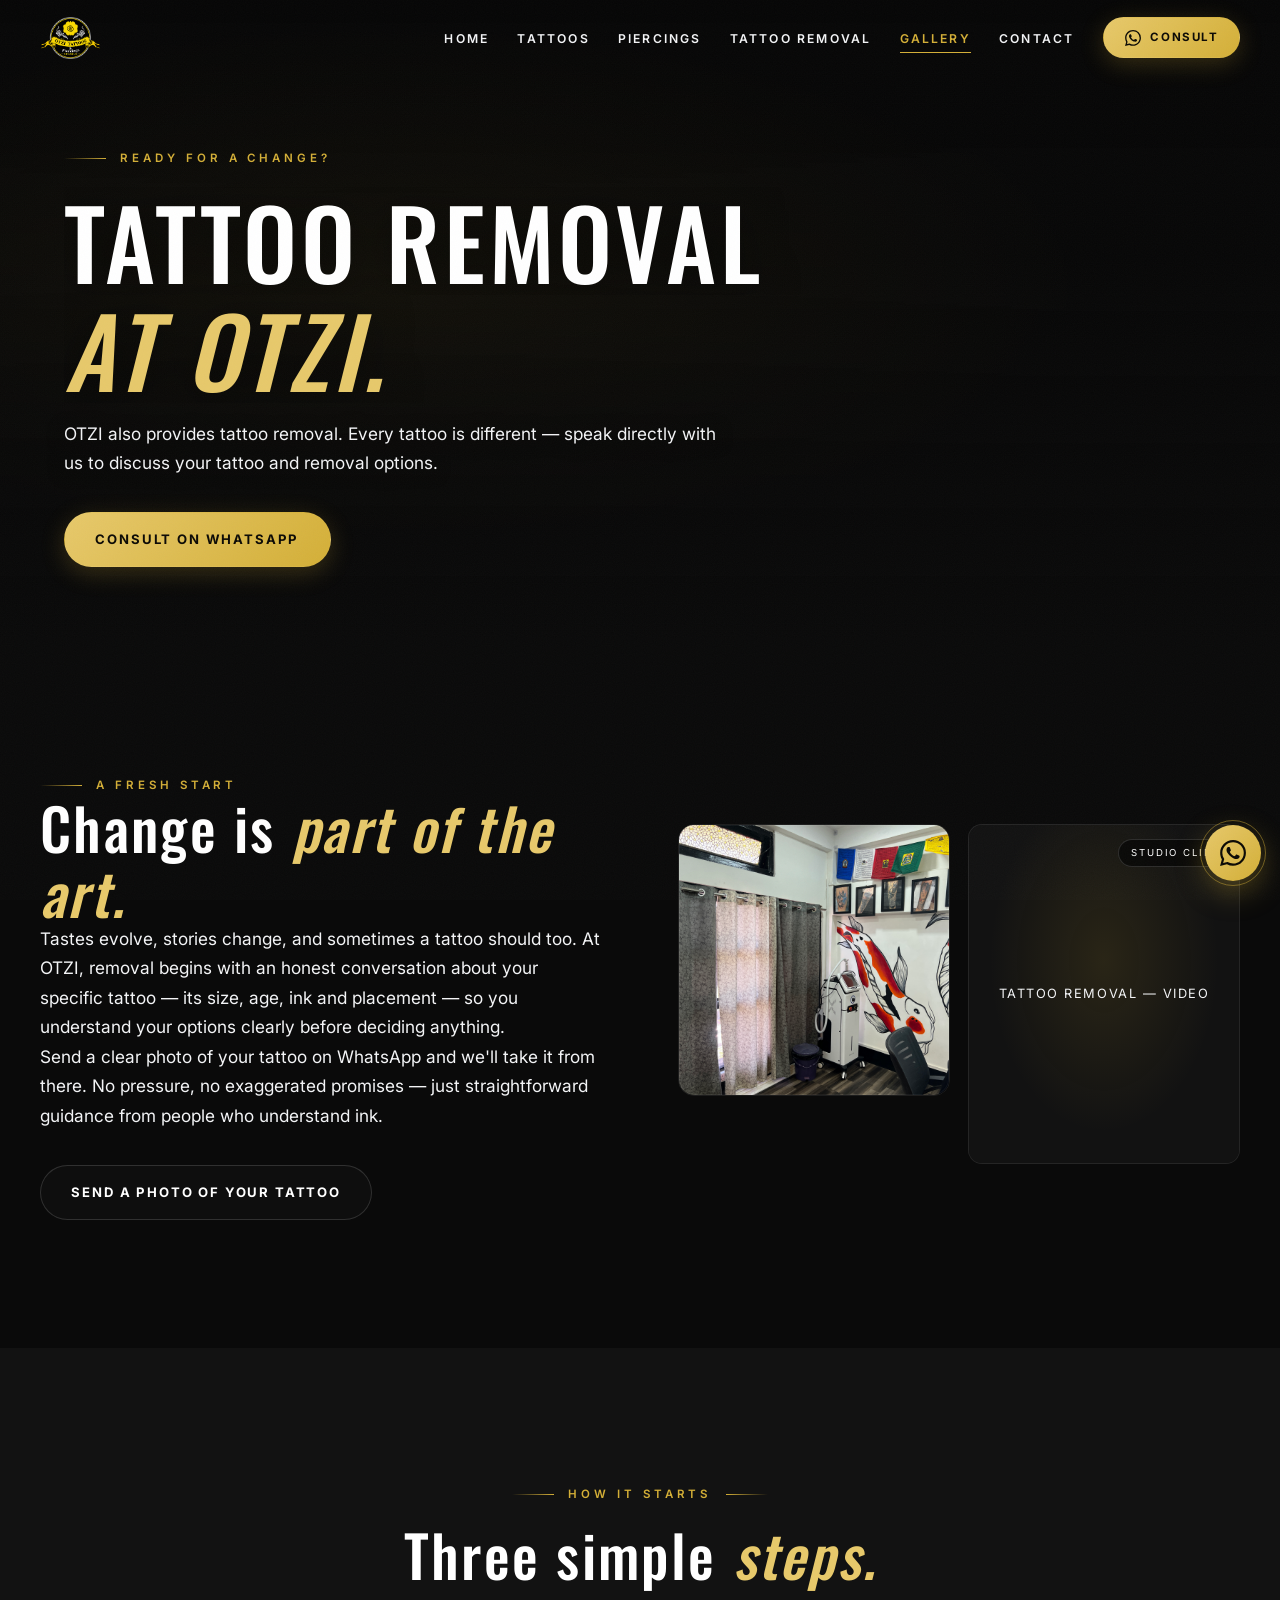
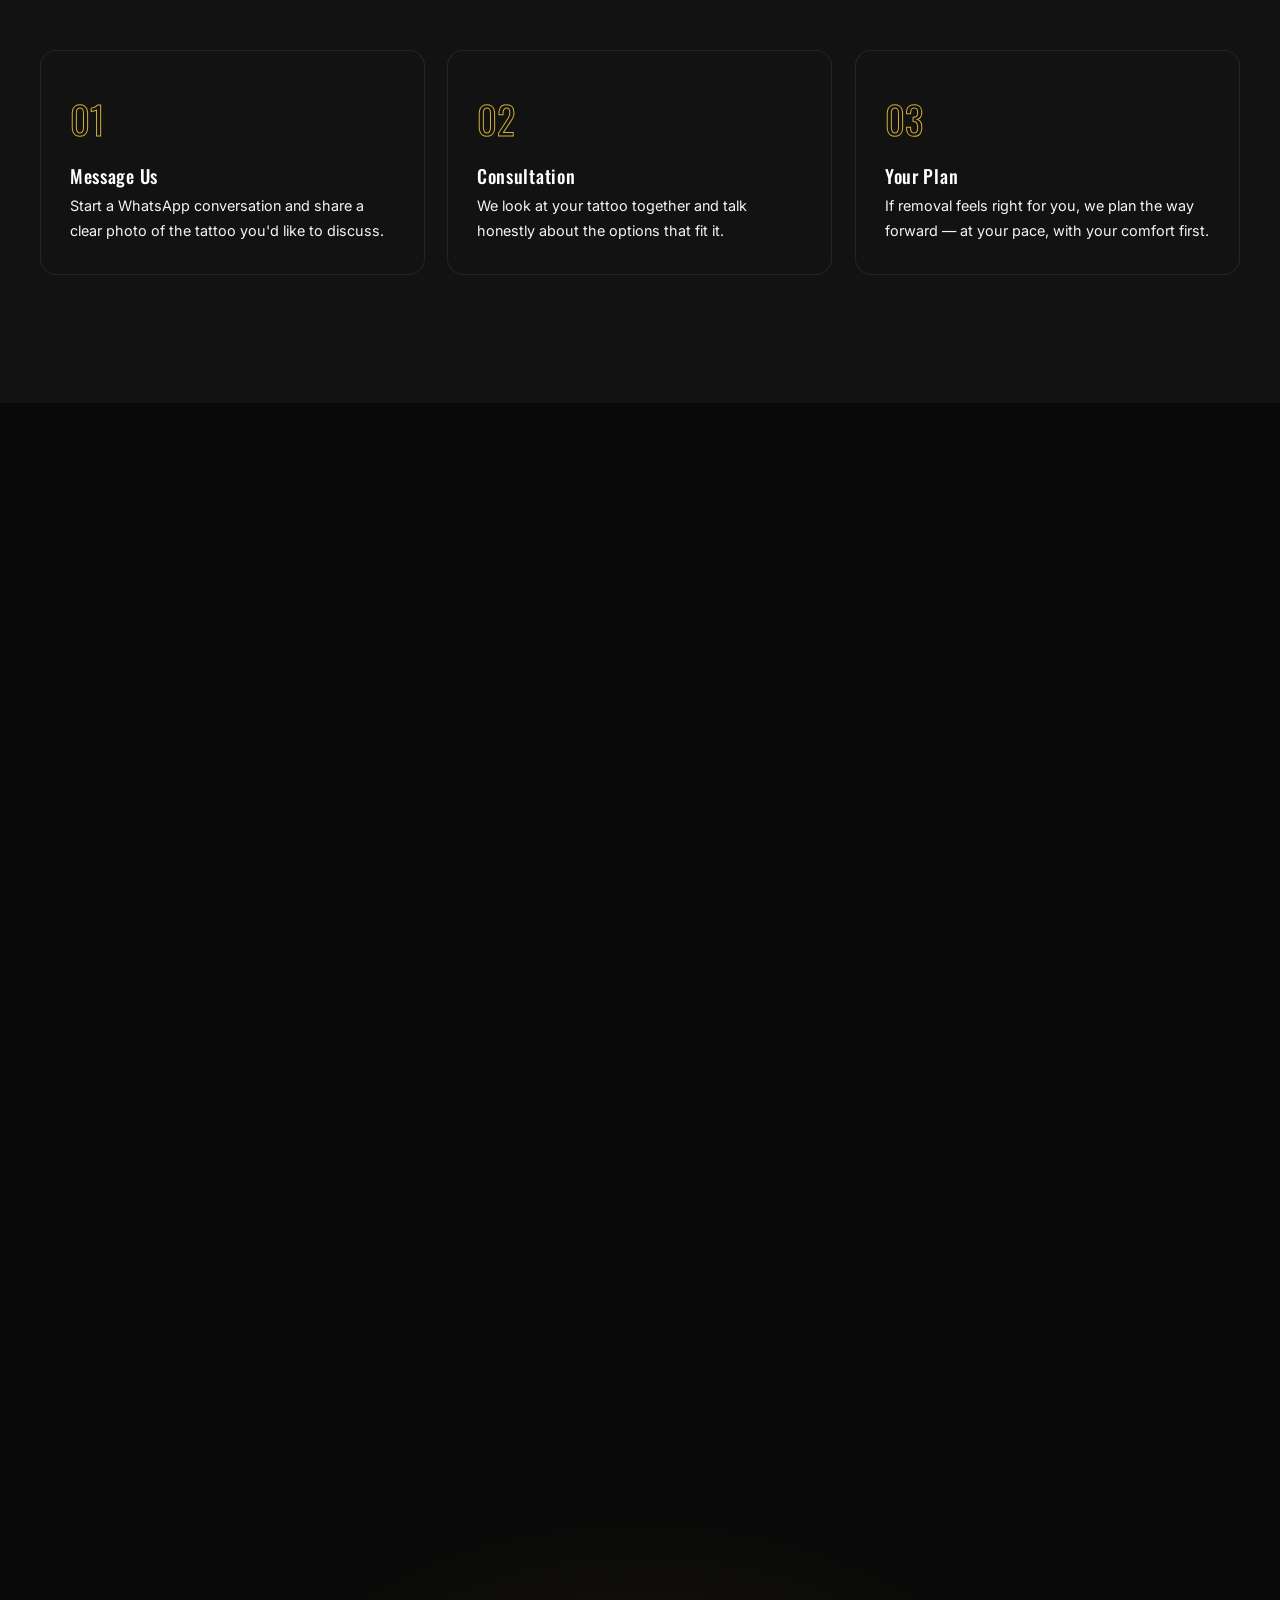
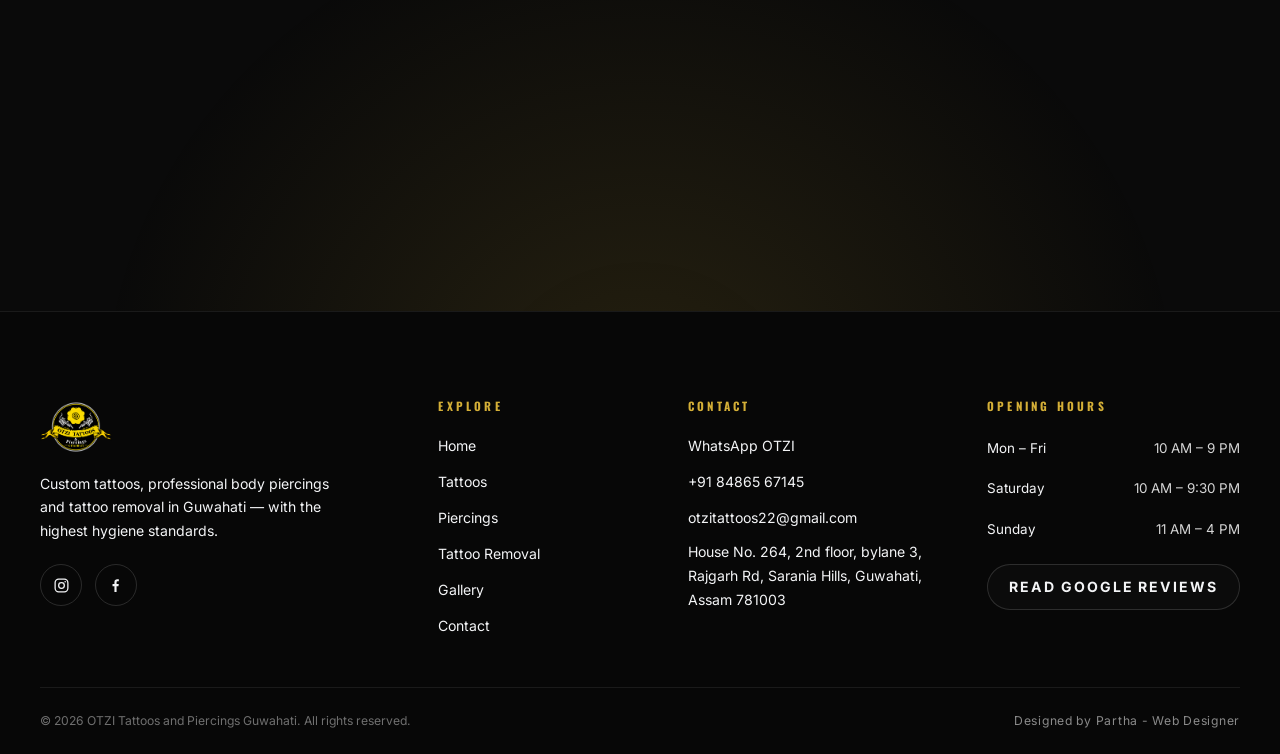
==== commit 97537ff0: "Update gallery.html" ====
--- a/gallery.html
+++ b/gallery.html
@@ -3,13 +3,13 @@
 <head>
   <meta charset="UTF-8">
   <meta name="viewport" content="width=device-width, initial-scale=1.0">
-  <title>Tattoo &amp; Piercing Gallery | OTZI Guwahati</title>
-  <meta name="description" content="Explore the OTZI gallery — custom tattoos, cover-ups, professional piercings and studio moments from OTZI Tattoos and Piercings Guwahati.">
-  <link rel="canonical" href="./gallery.html">
+  <title>Tattoo Removal in Guwahati | OTZI Tattoos &amp; Piercings</title>
+  <meta name="description" content="Tattoo removal in Guwahati at OTZI. Every tattoo is different — consult directly with OTZI on WhatsApp to discuss your tattoo and removal options.">
+  <link rel="canonical" href="./tattoo-removal.html">
   <meta property="og:type" content="website">
-  <meta property="og:title" content="Tattoo &amp; Piercing Gallery | OTZI Guwahati">
-  <meta property="og:description" content="A curated look at tattoos, piercings, cover-ups and the OTZI studio.">
-  <meta property="og:image" content="assets/tattoos/tattoo-05.webp">
+  <meta property="og:title" content="Tattoo Removal in Guwahati | OTZI">
+  <meta property="og:description" content="Ready for a change? Consult OTZI directly about tattoo removal options.">
+  <meta property="og:image" content="assets/tattoos/removal-machine-01.jpg">
   <link rel="icon" type="image/svg+xml" href="assets/logo/favicon.svg">
   <link rel="icon" type="image/png" href="assets/logo/logo.png">
   <link rel="preconnect" href="https://fonts.googleapis.com">
@@ -62,72 +62,98 @@
 
   <main id="main">
     <!-- PAGE HERO -->
-    <section class="page-hero hero" aria-label="OTZI gallery">
-      <div class="hero-bg"><picture><source media="(min-width: 768px)" srcset="assets/studio/hero-desktop.jpg"><img src="assets/studio/hero-mobile.jpg" alt="Inside the OTZI studio in Guwahati" fetchpriority="high"></picture></div>
+    <section class="page-hero hero" aria-label="Tattoo removal at OTZI">
+      <div class="hero-bg"><picture><source media="(min-width: 768px)" srcset="assets/studio/hero-desktop.jpg"><img src="assets/studio/hero-mobile.jpg" alt="Tattoo removal at OTZI Guwahati" fetchpriority="high"></picture></div>
       <div class="hero-veil"></div>
+      <div class="particles" aria-hidden="true"></div>
       <div class="container hero-inner">
-        <p class="eyebrow fade-item" style="--d:.1s">The Gallery</p>
+        <p class="eyebrow fade-item" style="--d:.1s">Ready for a change?</p>
         <h1>
-          <span class="line"><span>WORK THAT</span></span>
-          <span class="line"><span class="gold-i">SPEAKS.</span></span>
+          <span class="line"><span>TATTOO REMOVAL</span></span>
+          <span class="line"><span class="gold-i">AT OTZI.</span></span>
         </h1>
-        <p class="lead fade-item" style="--d:.35s">Tattoos, piercings, cover-ups and quiet studio moments — a curated look at life inside OTZI.</p>
-      </div>
-    </section>
-
-    <!-- GALLERY -->
-    <section class="section" aria-labelledby="gallery-title">
+        <p class="lead fade-item" style="--d:.35s">OTZI also provides tattoo removal. Every tattoo is different — speak directly with us to discuss your tattoo and removal options.</p>
+        <div class="hero-ctas fade-item" style="--d:.5s">
+          <a class="btn btn-gold" data-testid="removal-whatsapp" href="https://wa.me/918486567145?text=Hi%20OTZI%2C%20I%20want%20to%20consult%20about%20a%20tattoo%20or%20piercing." target="_blank" rel="noopener noreferrer">Consult on WhatsApp</a>
+        </div>
+      </div>
+    </section>
+
+    <!-- ABOUT REMOVAL -->
+    <section class="section" aria-labelledby="about-removal">
+      <div class="container split">
+        <div>
+          <p class="eyebrow reveal">A Fresh Start</p>
+          <h2 id="about-removal" class="reveal" style="--d:.1s">Change is <span class="gold-i">part of the art.</span></h2>
+          <p class="lead reveal" style="--d:.2s">Tastes evolve, stories change, and sometimes a tattoo should too. At OTZI, removal begins with an honest conversation about your specific tattoo — its size, age, ink and placement — so you understand your options clearly before deciding anything.</p>
+          <p class="lead reveal" style="--d:.28s">Send a clear photo of your tattoo on WhatsApp and we'll take it from there. No pressure, no exaggerated promises — just straightforward guidance from people who understand ink.</p>
+          <div class="hero-ctas reveal" style="--d:.36s">
+            <a class="btn btn-outline" data-testid="removal-send-photo" href="https://wa.me/918486567145?text=Hi%20OTZI%2C%20I%20want%20to%20consult%20about%20a%20tattoo%20or%20piercing." target="_blank" rel="noopener noreferrer">Send a Photo of Your Tattoo</a>
+          </div>
+        </div>
+        <div class="grid-2" style="gap:1.1rem">
+          <div class="media-frame square reveal-scale" style="--d:.1s"><img src="assets/tattoos/removal-machine-02.jpg" alt="Tattoo removal machine detail at OTZI" loading="lazy"></div>
+          <div class="video-card reveal-scale" style="--d:.2s">
+            <span class="video-badge">Studio Clip</span>
+            <video data-src="assets/videos/tattoo-removal-02.mp4" muted loop playsinline preload="none" poster="assets/tattoos/removal-machine-01.jpg" data-autoplay aria-label="Tattoo removal clip at OTZI"></video>
+            <div class="video-fallback"><span>Tattoo removal — video</span></div>
+          </div>
+        </div>
+      </div>
+    </section>
+
+    <!-- HOW IT STARTS -->
+    <section class="section section-alt" aria-labelledby="how-title">
       <div class="container">
-        <h2 id="gallery-title" class="sr-heading" style="position:absolute;left:-9999px">Photo gallery</h2>
-        <div class="filters reveal" role="group" aria-label="Filter gallery by category">
-          <button class="filter-btn active" data-filter="all" aria-pressed="true" data-testid="filter-all">All</button>
-          <button class="filter-btn" data-filter="tattoos" aria-pressed="false" data-testid="filter-tattoos">Tattoos</button>
-          <button class="filter-btn" data-filter="piercings" aria-pressed="false" data-testid="filter-piercings">Piercings</button>
-          <button class="filter-btn" data-filter="studio" aria-pressed="false" data-testid="filter-studio">Studio</button>
-          <button class="filter-btn" data-filter="coverups" aria-pressed="false" data-testid="filter-coverups">Cover-ups</button>
-        </div>
-        <div class="masonry" id="gallery-grid">
-          <figure class="m-item reveal-scale" data-category="tattoos" style="--d:.02s"><img src="assets/tattoos/tattoo-01.webp" alt="Custom tattoo by OTZI" loading="lazy" data-cap="Tattoos — OTZI Studio"><figcaption class="m-cap">Tattoos</figcaption></figure>
-          <figure class="m-item reveal-scale" data-category="piercings" style="--d:.04s"><img src="assets/piercings/piercings-01.jpg" alt="Piercing work by OTZI" loading="lazy" data-cap="Piercings — OTZI Studio"><figcaption class="m-cap">Piercings</figcaption></figure>
-          <figure class="m-item reveal-scale" data-category="studio" style="--d:.06s"><img src="assets/studio/interior-01.jpg" alt="OTZI studio interior" loading="lazy" data-cap="Studio — Interior"><figcaption class="m-cap">Studio</figcaption></figure>
-          <figure class="m-item reveal-scale" data-category="tattoos" style="--d:.08s"><img src="assets/tattoos/tattoo-02.webp" alt="Tattoo artwork by OTZI" loading="lazy" data-cap="Tattoos — OTZI Studio"><figcaption class="m-cap">Tattoos</figcaption></figure>
-          <figure class="m-item reveal-scale" data-category="coverups" style="--d:.1s"><img src="assets/tattoos/cover-up-01.webp" alt="Cover-up tattoo by OTZI" loading="lazy" data-cap="Cover-ups — OTZI Studio"><figcaption class="m-cap">Cover-ups</figcaption></figure>
-          <figure class="m-item reveal-scale" data-category="piercings" style="--d:.12s"><img src="assets/piercings/piercings-03.webp" alt="Piercing detail by OTZI" loading="lazy" data-cap="Piercings — OTZI Studio"><figcaption class="m-cap">Piercings</figcaption></figure>
-          <figure class="m-item reveal-scale" data-category="tattoos" style="--d:.14s"><img src="assets/tattoos/tattoo-03.jpg" alt="Tattoo work by OTZI Guwahati" loading="lazy" data-cap="Tattoos — OTZI Studio"><figcaption class="m-cap">Tattoos</figcaption></figure>
-          <figure class="m-item reveal-scale" data-category="studio" style="--d:.16s"><img src="assets/studio/tattoo-area.jpg" alt="Tattoo area at OTZI" loading="lazy" data-cap="Studio — Tattoo Area"><figcaption class="m-cap">Studio</figcaption></figure>
-          <figure class="m-item reveal-scale" data-category="tattoos" style="--d:.18s"><img src="assets/tattoos/tattoo-04.jpg" alt="Detailed tattoo by OTZI" loading="lazy" data-cap="Tattoos — OTZI Studio"><figcaption class="m-cap">Tattoos</figcaption></figure>
-          <figure class="m-item reveal-scale" data-category="piercings" style="--d:.2s"><img src="assets/piercings/piercings-04.webp" alt="Piercing result by OTZI" loading="lazy" data-cap="Piercings — OTZI Studio"><figcaption class="m-cap">Piercings</figcaption></figure>
-          <figure class="m-item reveal-scale" data-category="coverups" style="--d:.22s"><img src="assets/tattoos/cover-up-02.webp" alt="Cover-up transformation by OTZI" loading="lazy" data-cap="Cover-ups — OTZI Studio"><figcaption class="m-cap">Cover-ups</figcaption></figure>
-          <figure class="m-item reveal-scale" data-category="studio" style="--d:.24s"><img src="assets/studio/hygiene.jpg" alt="Hygiene at OTZI studio" loading="lazy" data-cap="Studio — Hygiene"><figcaption class="m-cap">Studio</figcaption></figure>
-          <figure class="m-item reveal-scale" data-category="tattoos" style="--d:.26s"><img src="assets/tattoos/tattoo-05.webp" alt="Tattoo piece by OTZI" loading="lazy" data-cap="Tattoos — OTZI Studio"><figcaption class="m-cap">Tattoos</figcaption></figure>
-          <figure class="m-item reveal-scale" data-category="piercings" style="--d:.28s"><img src="assets/piercings/piercings-05.webp" alt="Body piercing by OTZI" loading="lazy" data-cap="Piercings — OTZI Studio"><figcaption class="m-cap">Piercings</figcaption></figure>
-          <figure class="m-item reveal-scale" data-category="studio" style="--d:.3s"><img src="assets/studio/equipment.jpg" alt="Professional equipment at OTZI" loading="lazy" data-cap="Studio — Equipment"><figcaption class="m-cap">Studio</figcaption></figure>
-          <figure class="m-item reveal-scale" data-category="tattoos" style="--d:.32s"><img src="assets/tattoos/tattoo-06.jpg" alt="Custom tattoo by OTZI Guwahati" loading="lazy" data-cap="Tattoos — OTZI Studio"><figcaption class="m-cap">Tattoos</figcaption></figure>
-          <figure class="m-item reveal-scale" data-category="coverups" style="--d:.34s"><img src="assets/tattoos/cover-up-03.webp" alt="Reworked tattoo by OTZI" loading="lazy" data-cap="Cover-ups — OTZI Studio"><figcaption class="m-cap">Cover-ups</figcaption></figure>
-          <figure class="m-item reveal-scale" data-category="piercings" style="--d:.36s"><img src="assets/piercings/piercings-06.webp" alt="Piercing work by OTZI Guwahati" loading="lazy" data-cap="Piercings — OTZI Studio"><figcaption class="m-cap">Piercings</figcaption></figure>
-          <figure class="m-item reveal-scale" data-category="studio" style="--d:.38s"><img src="assets/studio/reception.jpg" alt="Reception at OTZI studio" loading="lazy" data-cap="Studio — Reception"><figcaption class="m-cap">Studio</figcaption></figure>
-          <figure class="m-item reveal-scale" data-category="tattoos" style="--d:.4s"><img src="assets/tattoos/tattoo-07.jpg" alt="Tattoo art by OTZI" loading="lazy" data-cap="Tattoos — OTZI Studio"><figcaption class="m-cap">Tattoos</figcaption></figure>
-          <figure class="m-item reveal-scale" data-category="piercings" style="--d:.42s"><img src="assets/piercings/piercings-07.webp" alt="Piercing detail at OTZI" loading="lazy" data-cap="Piercings — OTZI Studio"><figcaption class="m-cap">Piercings</figcaption></figure>
-          <figure class="m-item reveal-scale" data-category="coverups" style="--d:.44s"><img src="assets/tattoos/cover-up-04.webp" alt="Cover-up result by OTZI" loading="lazy" data-cap="Cover-ups — OTZI Studio"><figcaption class="m-cap">Cover-ups</figcaption></figure>
-          <figure class="m-item reveal-scale" data-category="tattoos" style="--d:.46s"><img src="assets/tattoos/tattoo-08.webp" alt="Tattoo artwork at OTZI" loading="lazy" data-cap="Tattoos — OTZI Studio"><figcaption class="m-cap">Tattoos</figcaption></figure>
-          <figure class="m-item reveal-scale" data-category="studio" style="--d:.48s"><img src="assets/studio/interior-05.jpg" alt="OTZI studio ambience" loading="lazy" data-cap="Studio — Interior"><figcaption class="m-cap">Studio</figcaption></figure>
-          <figure class="m-item reveal-scale" data-category="tattoos" style="--d:.5s"><img src="assets/tattoos/tattoo-09.webp" alt="Tattoo by OTZI Guwahati" loading="lazy" data-cap="Tattoos — OTZI Studio"><figcaption class="m-cap">Tattoos</figcaption></figure>
-          <figure class="m-item reveal-scale" data-category="piercings" style="--d:.52s"><img src="assets/piercings/piercings-08.webp" alt="Piercing by OTZI Guwahati" loading="lazy" data-cap="Piercings — OTZI Studio"><figcaption class="m-cap">Piercings</figcaption></figure>
-          <figure class="m-item reveal-scale" data-category="coverups" style="--d:.54s"><img src="assets/tattoos/cover-up-05.webp" alt="Cover-up detail by OTZI" loading="lazy" data-cap="Cover-ups — OTZI Studio"><figcaption class="m-cap">Cover-ups</figcaption></figure>
-          <figure class="m-item reveal-scale" data-category="tattoos" style="--d:.56s"><img src="assets/tattoos/tattoo-10.jpg" alt="Finished tattoo by OTZI" loading="lazy" data-cap="Tattoos — OTZI Studio"><figcaption class="m-cap">Tattoos</figcaption></figure>
-          <figure class="m-item reveal-scale" data-category="studio" style="--d:.58s"><img src="assets/studio/interior-06.jpg" alt="OTZI studio space" loading="lazy" data-cap="Studio — Interior"><figcaption class="m-cap">Studio</figcaption></figure>
-          <figure class="m-item reveal-scale" data-category="studio" style="--d:.6s"><img src="assets/tattoos/removal-machine-01.jpg" alt="Tattoo removal equipment at OTZI" loading="lazy" data-cap="Studio — Removal Equipment"><figcaption class="m-cap">Studio</figcaption></figure>
-        </div>
+        <div class="section-head center">
+          <p class="eyebrow centered reveal">How It Starts</p>
+          <h2 id="how-title" class="reveal" style="--d:.1s">Three simple <span class="gold-i">steps.</span></h2>
+        </div>
+        <div class="steps">
+          <div class="step reveal" style="--d:.05s"><h3>Message Us</h3><p>Start a WhatsApp conversation and share a clear photo of the tattoo you'd like to discuss.</p></div>
+          <div class="step reveal" style="--d:.15s"><h3>Consultation</h3><p>We look at your tattoo together and talk honestly about the options that fit it.</p></div>
+          <div class="step reveal" style="--d:.25s"><h3>Your Plan</h3><p>If removal feels right for you, we plan the way forward — at your pace, with your comfort first.</p></div>
+        </div>
+      </div>
+    </section>
+
+    <!-- STUDIO CLIPS -->
+    <section class="section" aria-labelledby="clips-title">
+      <div class="container">
+        <div class="section-head center">
+          <p class="eyebrow centered reveal">Inside the Studio</p>
+          <h2 id="clips-title" class="reveal" style="--d:.1s">Removal at OTZI, <span class="gold-i">up close.</span></h2>
+        </div>
+        <div class="grid-3">
+          <div class="video-card reveal-scale" style="--d:.05s">
+            <span class="video-badge">Clip 01</span>
+            <video data-src="assets/videos/tattoo-removal-01.mp4" muted loop playsinline preload="none" poster="assets/tattoos/removal-machine-01.jpg" controls aria-label="Tattoo removal video 1 at OTZI"></video>
+            <div class="video-fallback"><span>Removal clip 01</span></div>
+          </div>
+          <div class="video-card reveal-scale" style="--d:.12s">
+            <span class="video-badge">Clip 02</span>
+            <video data-src="assets/videos/tattoo-removal-02.mp4" muted loop playsinline preload="none" poster="assets/tattoos/removal-machine-02.jpg" controls aria-label="Tattoo removal video 2 at OTZI"></video>
+            <div class="video-fallback"><span>Removal clip 02</span></div>
+          </div>
+          <div class="video-card reveal-scale" style="--d:.19s">
+            <span class="video-badge">Clip 03</span>
+            <video data-src="assets/videos/tattoo-removal-03.mp4" muted loop playsinline preload="none" poster="assets/tattoos/removal-machine-01.jpg" controls aria-label="Tattoo removal video 3 at OTZI"></video>
+            <div class="video-fallback"><span>Removal clip 03</span></div>
+          </div>
+        </div>
+        <p class="lead center reveal" style="--d:.15s;margin-top:2.2rem">Considering a cover-up instead? OTZI specialises in <a href="tattoos.html" class="gold" style="text-decoration:underline;text-underline-offset:4px">cover-ups and reworks</a> too — ask us which path suits your tattoo.</p>
       </div>
     </section>
 
     <!-- CTA -->
-    <section class="cta-band section-alt" aria-labelledby="cta-title">
+    <section class="cta-band" aria-labelledby="cta-title">
       <div class="container">
-        <p class="eyebrow centered reveal">Inspired?</p>
-        <h2 id="cta-title" class="reveal" style="--d:.1s">Let's create <span class="gold-i">yours.</span></h2>
+        <p class="eyebrow centered reveal">Ready For A Change?</p>
+        <h2 id="cta-title" class="reveal" style="--d:.1s">Let's talk about <span class="gold-i">your tattoo.</span></h2>
+        <p class="lead center reveal" style="--d:.2s">Every tattoo is different. Speak directly with OTZI to discuss your tattoo and removal options.</p>
         <div class="hero-ctas reveal" style="--d:.3s">
-          <a class="btn btn-gold" data-magnetic data-testid="gallery-final-cta" href="https://wa.me/918486567145?text=Hi%20OTZI%2C%20I%20want%20to%20consult%20about%20a%20tattoo%20or%20piercing." target="_blank" rel="noopener noreferrer">Consult on WhatsApp</a>
+          <a class="btn btn-gold" data-magnetic data-testid="removal-final-cta" href="https://wa.me/918486567145?text=Hi%20OTZI%2C%20I%20want%20to%20consult%20about%20a%20tattoo%20or%20piercing." target="_blank" rel="noopener noreferrer">Consult on WhatsApp</a>
+          <a class="btn btn-outline" href="tel:+918486567145" data-testid="removal-call">Call OTZI</a>
         </div>
       </div>
     </section>
@@ -185,17 +211,6 @@
     <svg viewBox="0 0 24 24" fill="currentColor" aria-hidden="true"><path d="M17.472 14.382c-.297-.149-1.758-.867-2.03-.967-.273-.099-.471-.148-.67.15-.197.297-.767.966-.94 1.164-.173.199-.347.223-.644.075-.297-.15-1.255-.463-2.39-1.475-.883-.788-1.48-1.761-1.653-2.059-.173-.297-.018-.458.13-.606.134-.133.298-.347.446-.52.149-.174.198-.298.298-.497.099-.198.05-.371-.025-.52-.075-.149-.669-1.612-.916-2.207-.242-.579-.487-.5-.669-.51-.173-.008-.371-.01-.57-.01-.198 0-.52.074-.792.372-.272.297-1.04 1.016-1.04 2.479 0 1.462 1.065 2.875 1.213 3.074.149.198 2.096 3.2 5.077 4.487.709.306 1.262.489 1.694.625.712.227 1.36.195 1.871.118.571-.085 1.758-.719 2.006-1.413.248-.694.248-1.289.173-1.413-.074-.124-.272-.198-.57-.347m-5.421 7.403h-.004a9.87 9.87 0 01-5.031-1.378l-.361-.214-3.741.982.998-3.648-.235-.374a9.86 9.86 0 01-1.51-5.26c.001-5.45 4.436-9.884 9.888-9.884 2.64 0 5.122 1.03 6.988 2.898a9.825 9.825 0 012.893 6.994c-.003 5.45-4.437 9.884-9.885 9.884m8.413-18.297A11.815 11.815 0 0012.05 0C5.495 0 .16 5.335.157 11.892c0 2.096.547 4.142 1.588 5.945L.057 24l6.305-1.654a11.882 11.882 0 005.683 1.448h.005c6.554 0 11.89-5.335 11.893-11.893a11.821 11.821 0 00-3.48-8.413Z"/></svg>
   </a>
 
-  <div class="lightbox" id="lightbox" role="dialog" aria-modal="true" aria-label="Image viewer">
-    <span class="lb-count" aria-live="polite"></span>
-    <button class="lb-btn lb-close" aria-label="Close image viewer" data-testid="lightbox-close"><svg viewBox="0 0 24 24" fill="none" stroke="currentColor" stroke-width="2" aria-hidden="true"><path d="M6 6l12 12M18 6L6 18"/></svg></button>
-    <button class="lb-btn lb-prev" aria-label="Previous image" data-testid="lightbox-prev"><svg viewBox="0 0 24 24" fill="none" stroke="currentColor" stroke-width="2" aria-hidden="true"><path d="M15 5l-7 7 7 7"/></svg></button>
-    <figure>
-      <img src="" alt="">
-      <figcaption></figcaption>
-    </figure>
-    <button class="lb-btn lb-next" aria-label="Next image" data-testid="lightbox-next"><svg viewBox="0 0 24 24" fill="none" stroke="currentColor" stroke-width="2" aria-hidden="true"><path d="M9 5l7 7-7 7"/></svg></button>
-  </div>
-
   <script src="https://unpkg.com/lenis@1/dist/lenis.min.js" defer></script>
   <script src="js/main.js" defer></script>
 </body>
